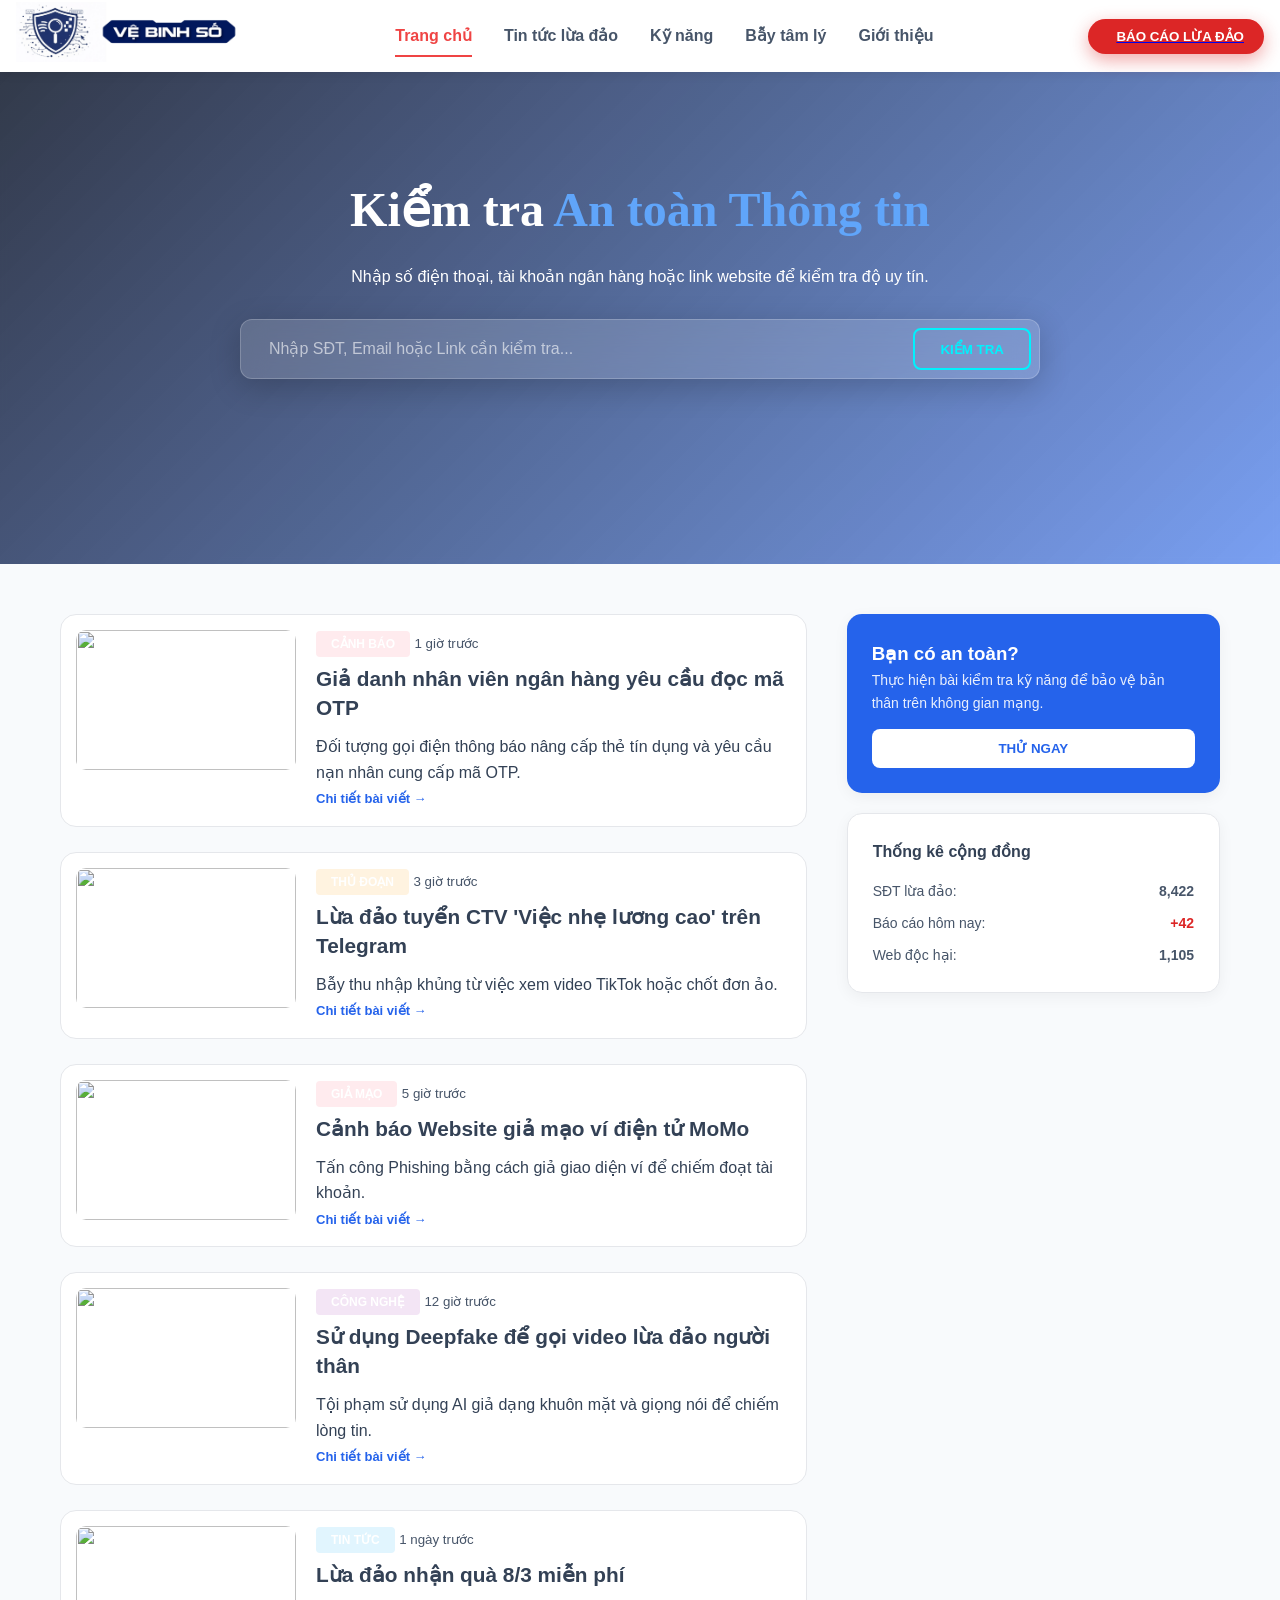
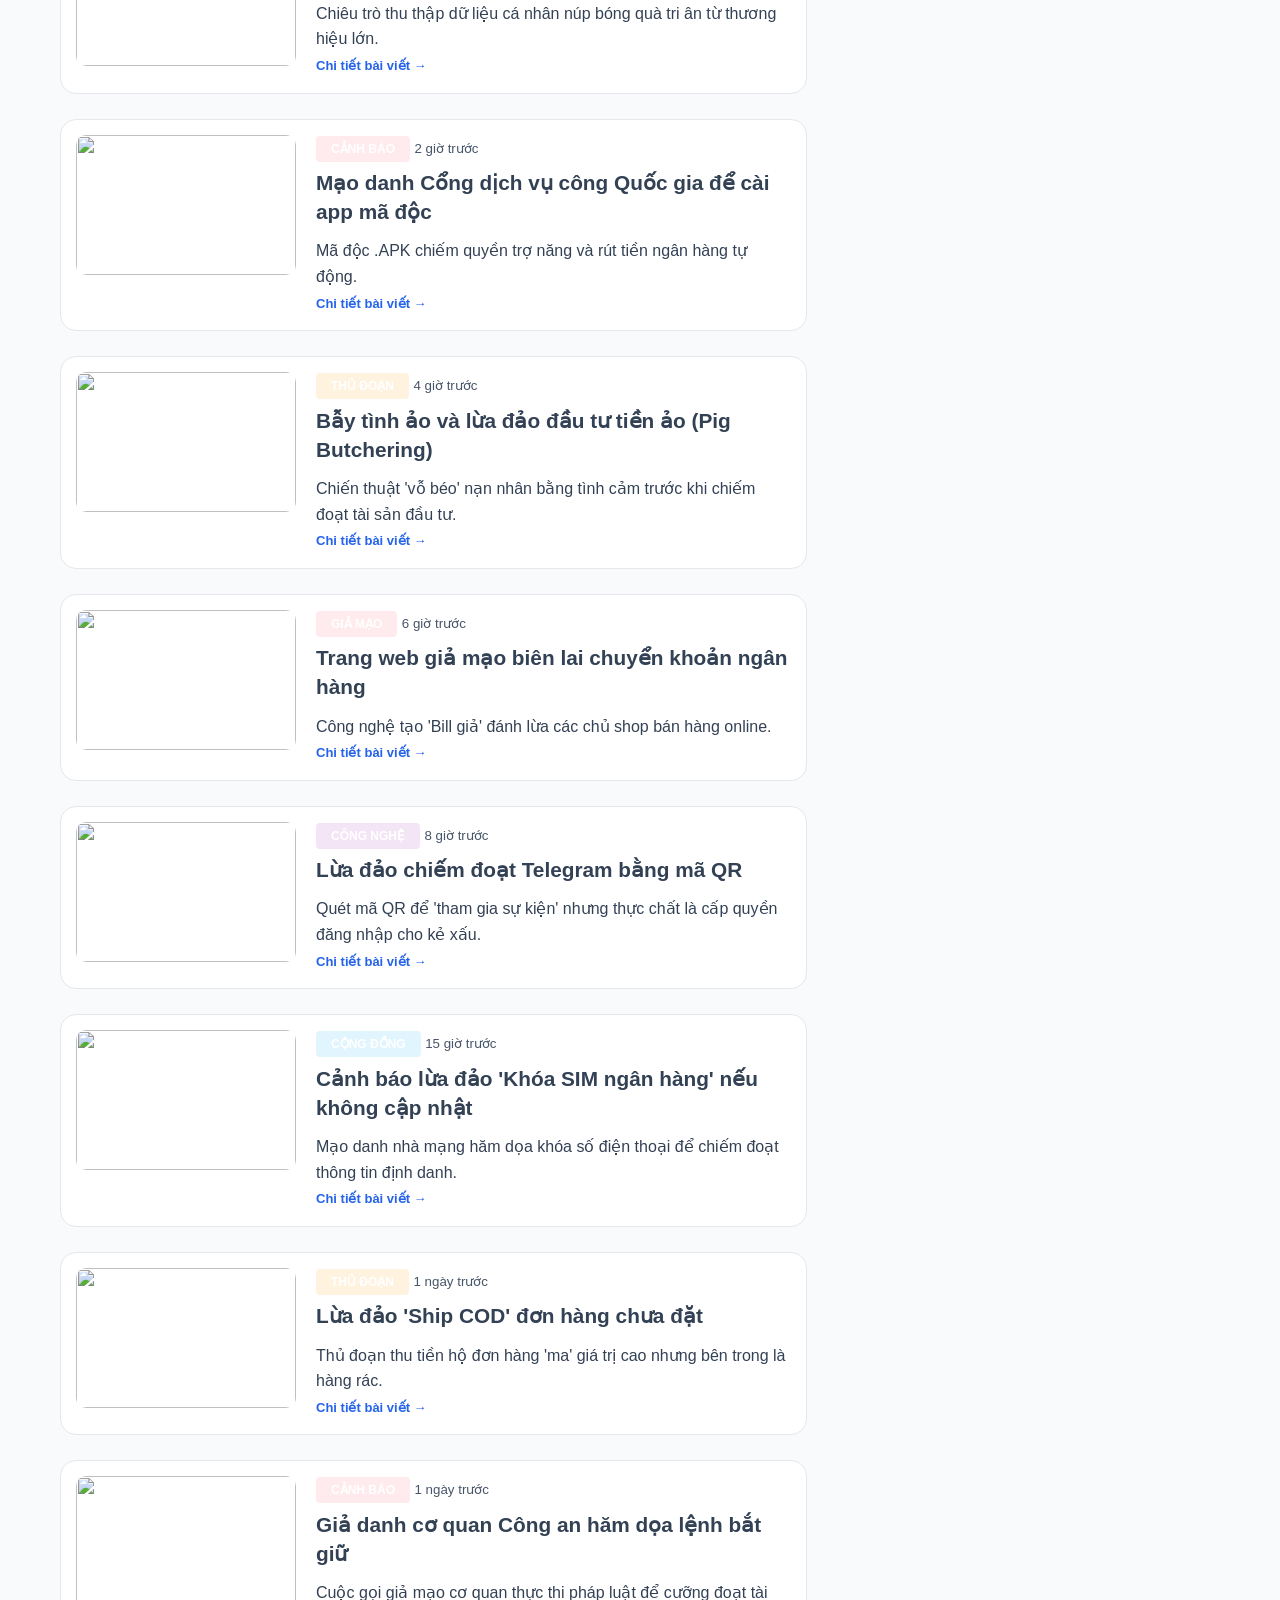
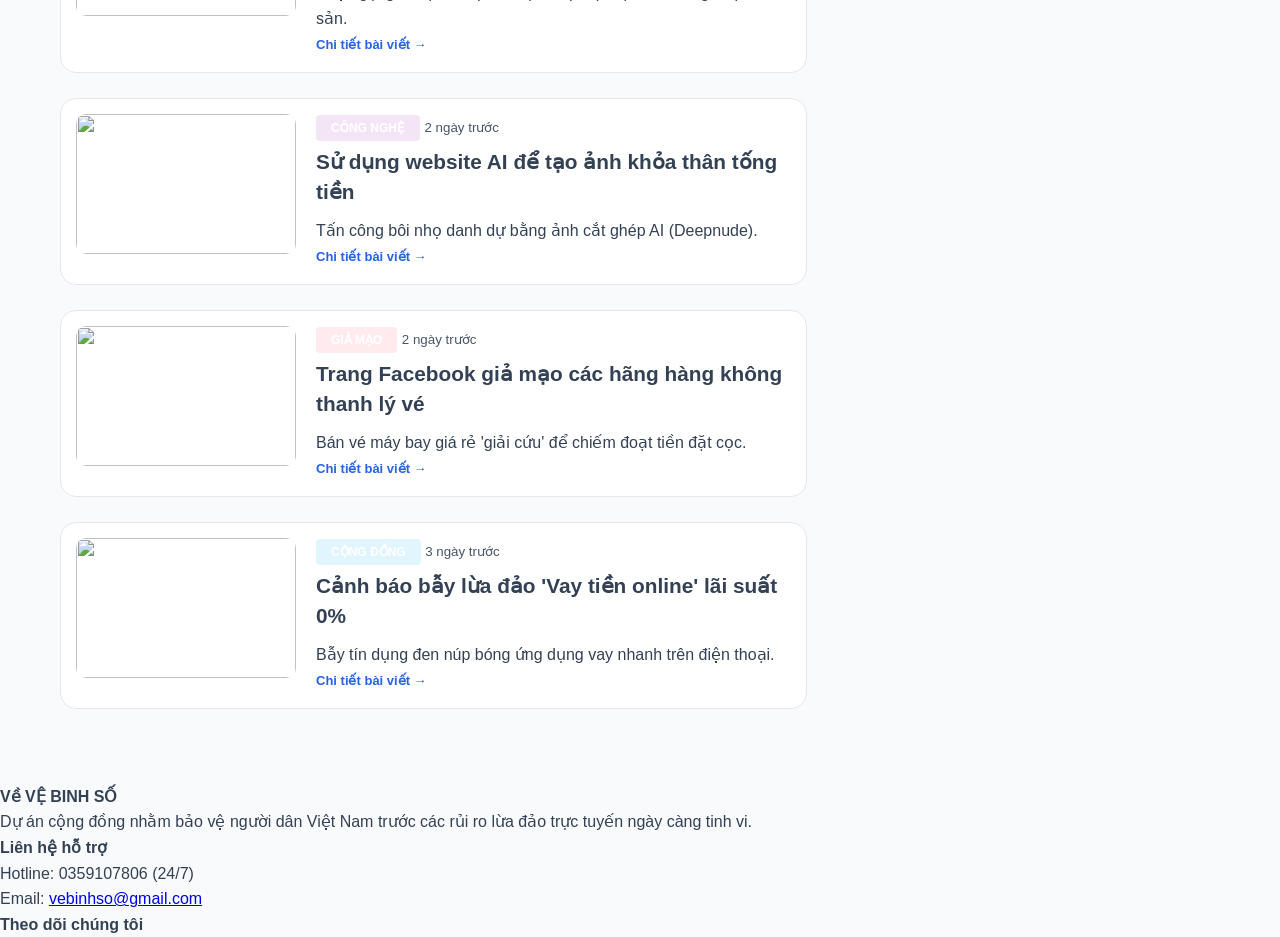
==== index.html @ 2ae0603d "fix searching successfully" ====
<!DOCTYPE html>
<html lang="en">

<head>
          <meta charset="UTF-8">
          <meta name="viewport" content="width=device-width, initial-scale=1.0">
          <title>Vệ Binh Số</title>
          <meta name="description"
                    content="Vệ Binh Số là nền tảng tuyên truyền, cảnh báo và phòng chống lừa đảo trên không gian mạng, giúp người dùng nhận diện và tránh các thủ đoạn lừa đảo trực tuyến.">

          <link rel="icon" href="/assets/icons/logo_header.ico">
          <link rel="stylesheet" href="/css/main.css">
</head>

<body>
          <div id="header" ></div>

          <section class="hero">
                    <div class="container">
                              <h1 style="font-family: 'Times New Roman', Times, serif;">Kiểm tra <span>An toàn Thông tin</span></h1>
                              <p>Nhập số điện thoại, tài khoản ngân hàng hoặc link website để kiểm tra độ uy tín.</p>
                              <div class="search-container">
                                        <div class="search-box-header">
                                                  <input type="text" id="checkInput"
                                                            placeholder="Nhập SĐT, Email hoặc Link cần kiểm tra...">
                                                  <button onclick="handleCheck()">KIỂM TRA</button>
                                        </div>
                                        <div id="resultArea" class="result-wrapper"></div>
                              </div>
                    </div>
          </section>

          <main class="container main-grid">
                    <section id="newsFeed">
                              <div class="section-title">Tin cảnh báo mới nhất</div>
                    </section>

                    <aside>
                              <div class="sidebar-card cta-card">
                                        <h3>Bạn có an toàn?</h3>
                                        <p style="font-size: 14px; opacity: 0.9;">Thực hiện bài kiểm tra kỹ
                                                  năng để bảo vệ bản thân trên không
                                                  gian mạng.</p>
                                        <button class="btn-white">THỬ NGAY</button>
                              </div>
                              <div class="sidebar-card">
                                        <h4 style="margin-bottom: 15px;"><i class="fas fa-chart-line"></i>
                                                  Thống kê cộng đồng</h4>
                                        <div style="display: flex; flex-direction: column; gap: 10px;">
                                                  <p
                                                            style="font-size: 14px; color: var(--text-muted); display: flex; justify-content: space-between;">
                                                            SĐT lừa đảo: <strong>8,422</strong>
                                                  </p>
                                                  <p
                                                            style="font-size: 14px; color: var(--text-muted); display: flex; justify-content: space-between;">
                                                            Báo cáo hôm nay: <strong
                                                                      style="color:var(--color-danger)">+42</strong>
                                                  </p>
                                                  <p
                                                            style="font-size: 14px; color: var(--text-muted); display: flex; justify-content: space-between;">
                                                            Web độc hại: <strong>1,105</strong>
                                                  </p>
                                        </div>
                              </div>
                    </aside>
          </main>
          <div id="footer"></div>
</body>

<script src="/js/layout.js"></script>
<script src="/js/search.js"></script>
<script src="/js/news.js"></script>

</html>
---- css/main.css ----
/* ===============================
   BASE (nền tảng – load đầu tiên)
   =============================== */
@import url("./base/reset.css");
@import url("./base/font.css");
@import url("./base/variables.css");

/* ===============================
   LAYOUT (bố cục chính)
   =============================== */
@import url("./layout/trang-chu.css");
@import url("./layout/header.css");
@import url("./layout/grid.css");
@import url("./layout/footer.css");
@import url("./layout/gioi-thieu.css");
@import url("./layout/report.css");
@import url("./layout/tin-tuc.css");
@import url("./layout/ky-nang.css");
/* Hạ sách */
          #header {
                    position: sticky;
                    top: 0;
                    z-index: 999;
          }

          /* css/main.css - Thêm vào cuối file */
.alert-danger {
    background: #fef2f2;
    border: 1px solid #fee2e2;
    color: #991b1b;
}

.alert-info {
    background: #eff6ff;
    border: 1px solid #dbeafe;
    color: #1e40af;
}

.article-body p {
    text-align: justify;
}

.tag {
    padding: 6px 15px;
    border-radius: 4px;
    color: #fff;
    font-size: 12px;
    font-weight: bold;
    text-transform: uppercase;
}

#footer {
    position: relative;
    bottom: 0;
    width: 100%;
    
}
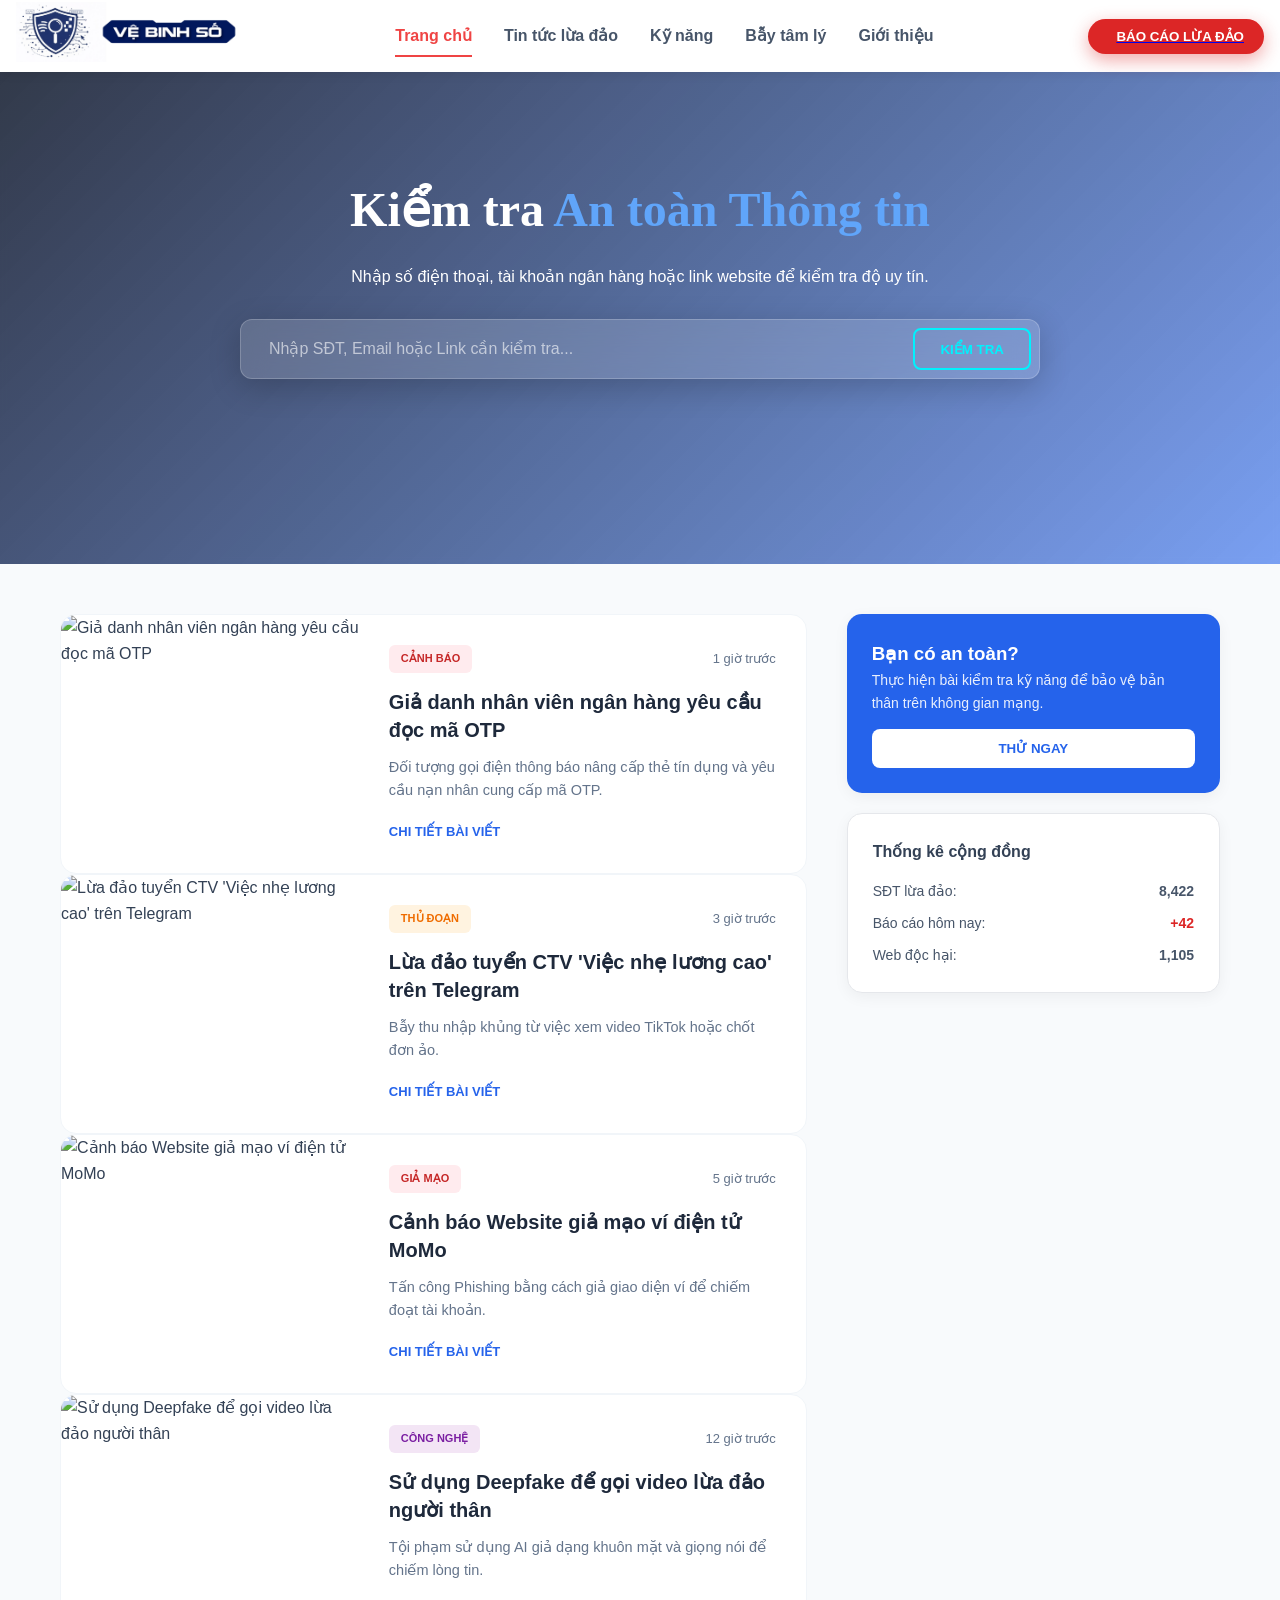
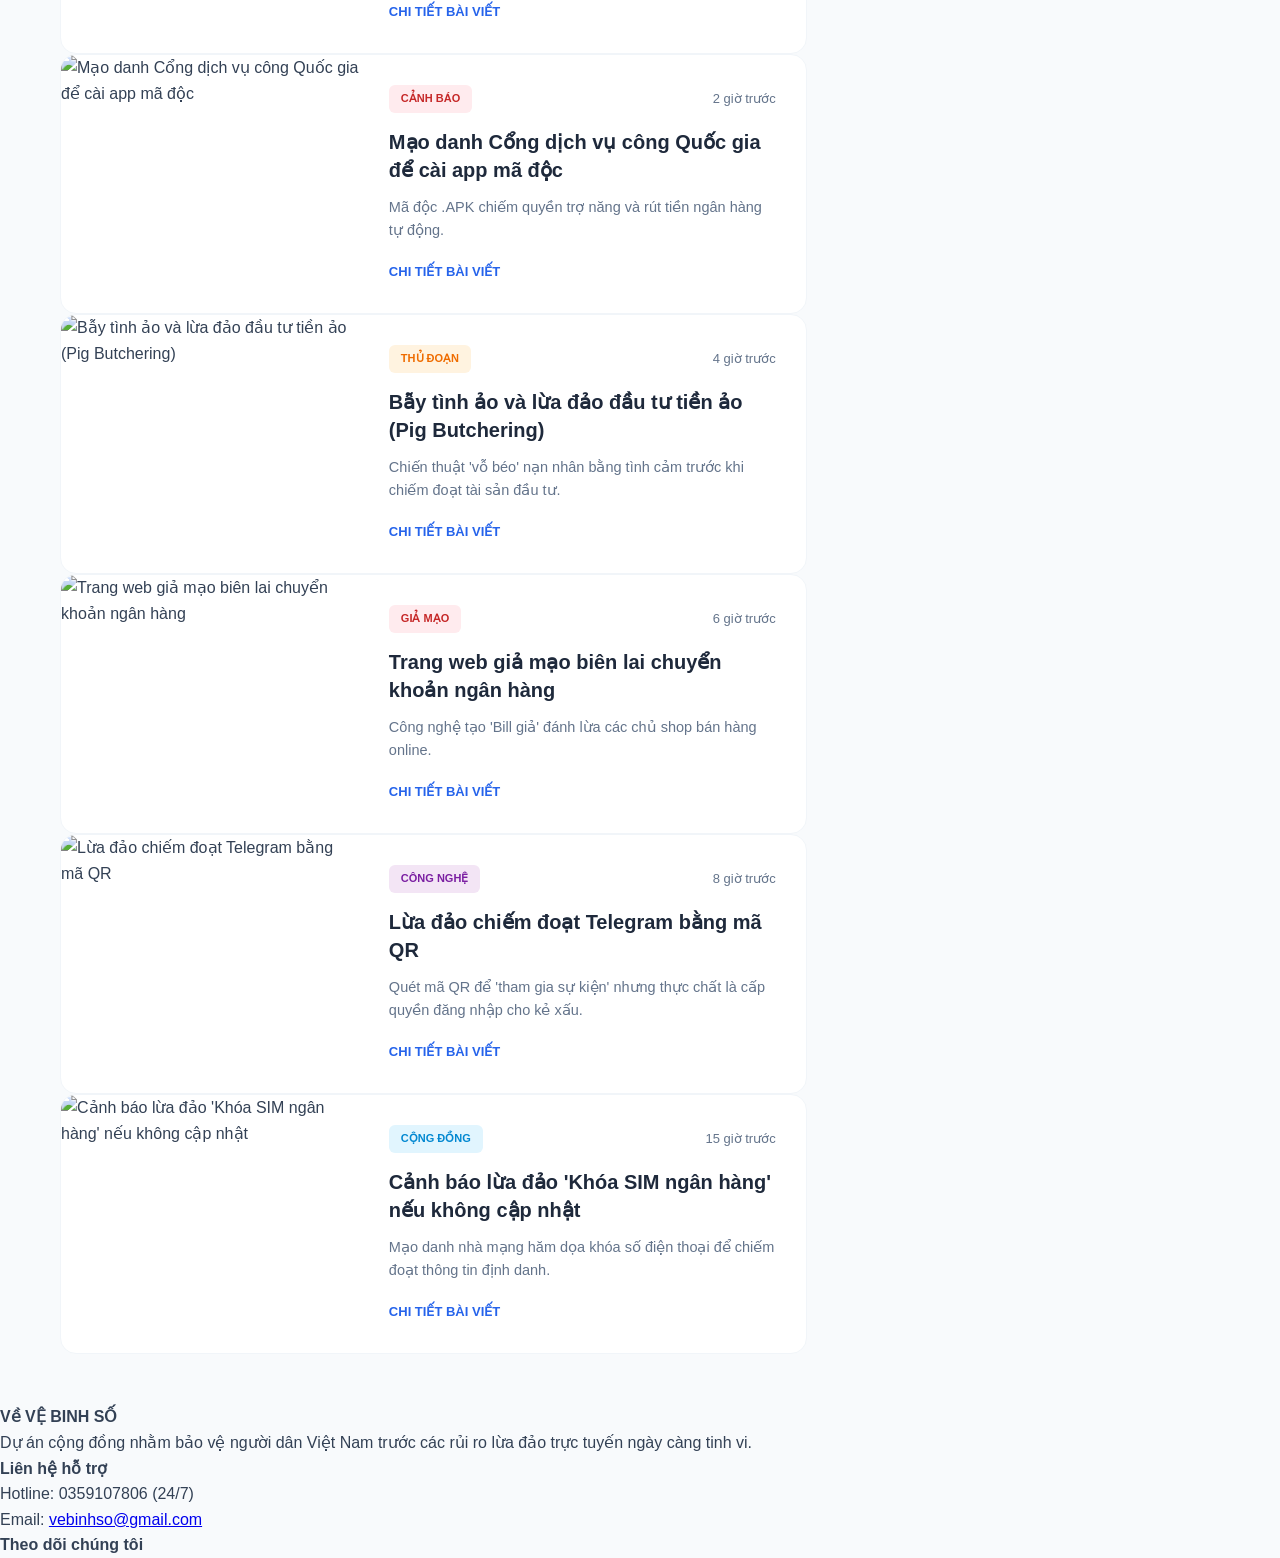
==== commit fe8fbfa3: "update" ====
--- a/index.html
+++ b/index.html
@@ -7,17 +7,35 @@
           <title>Vệ Binh Số</title>
           <meta name="description"
                     content="Vệ Binh Số là nền tảng tuyên truyền, cảnh báo và phòng chống lừa đảo trên không gian mạng, giúp người dùng nhận diện và tránh các thủ đoạn lừa đảo trực tuyến.">
+          <meta property="og:title" content="Vệ Binh Số">
+          <meta property="og:description"
+                    content="Vệ Binh Số là nền tảng tuyên truyền, cảnh báo và phòng chống lừa đảo trên không gian mạng, giúp người dùng nhận diện và tránh các thủ đoạn lừa đảo trực tuyến.">
+          <meta property="og:image" content="https://vebinhso.io.vn/assets/images/logo/logo_web.png">
+          <meta property="og:url" content="https://vebinhso.io.vn">
+          <meta property="og:type" content="website">
 
-          <link rel="icon" href="/assets/icons/logo_header.ico">
-          <link rel="stylesheet" href="/css/main.css">
+
+          <!-- Google tag (gtag.js) -->
+          <script async src="https://www.googletagmanager.com/gtag/js?id=G-GE1SRGFML4"></script>
+          <script>
+                    window.dataLayer = window.dataLayer || [];
+                    function gtag() { dataLayer.push(arguments); }
+                    gtag('js', new Date());
+
+                    gtag('config', 'G-GE1SRGFML4');
+          </script>
+
+          <link rel="icon" href="./assets/icons/logo_header.ico">
+          <link rel="stylesheet" href="./css/main.css">
 </head>
 
 <body>
-          <div id="header" ></div>
+          <div id="header"></div>
 
           <section class="hero">
                     <div class="container">
-                              <h1 style="font-family: 'Times New Roman', Times, serif;">Kiểm tra <span>An toàn Thông tin</span></h1>
+                              <h1 style="font-family: 'Times New Roman', Times, serif;">Kiểm tra <span>An toàn Thông
+                                                  tin</span></h1>
                               <p>Nhập số điện thoại, tài khoản ngân hàng hoặc link website để kiểm tra độ uy tín.</p>
                               <div class="search-container">
                                         <div class="search-box-header">
@@ -67,8 +85,8 @@
           <div id="footer"></div>
 </body>
 
-<script src="/js/layout.js"></script>
-<script src="/js/search.js"></script>
-<script src="/js/news.js"></script>
+<script src="./js/layout.js"></script>
+<script src="./js/search.js"></script>
+<script src="./js/news.js"></script>
 
 </html>
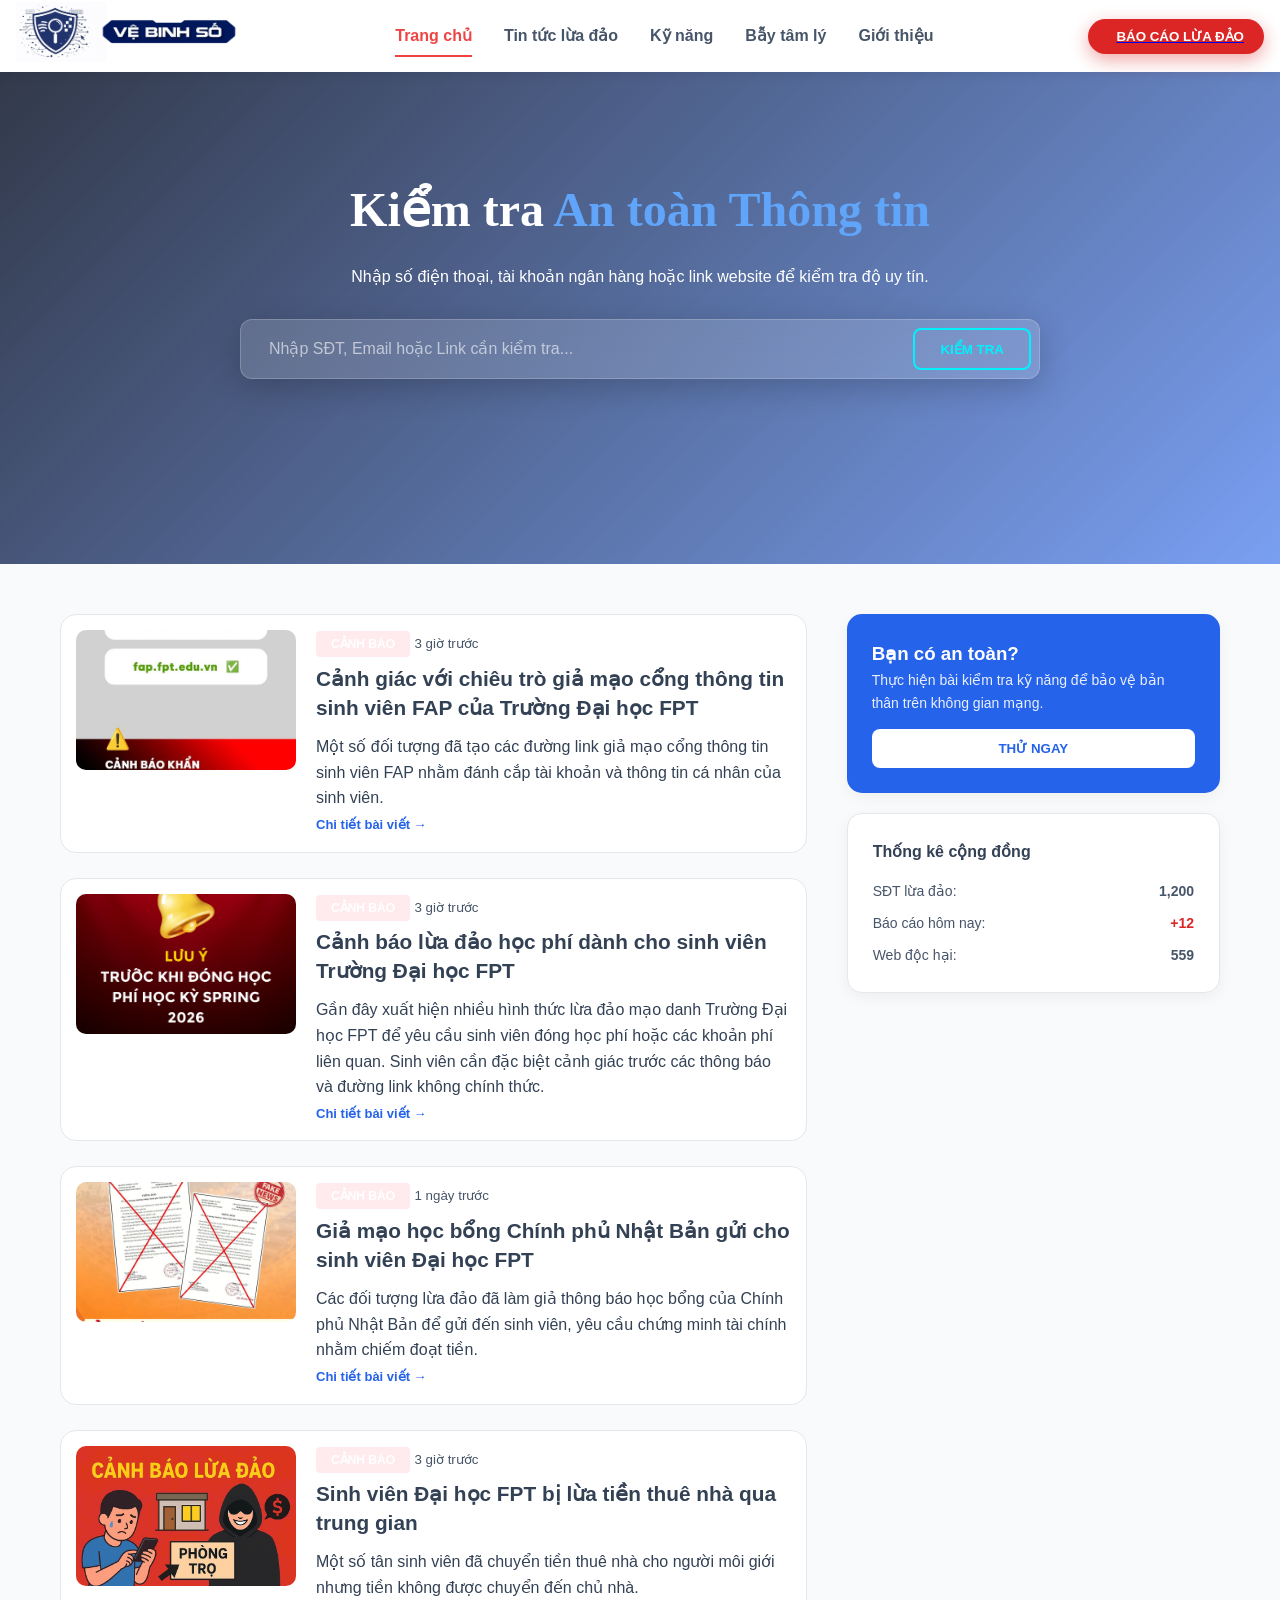
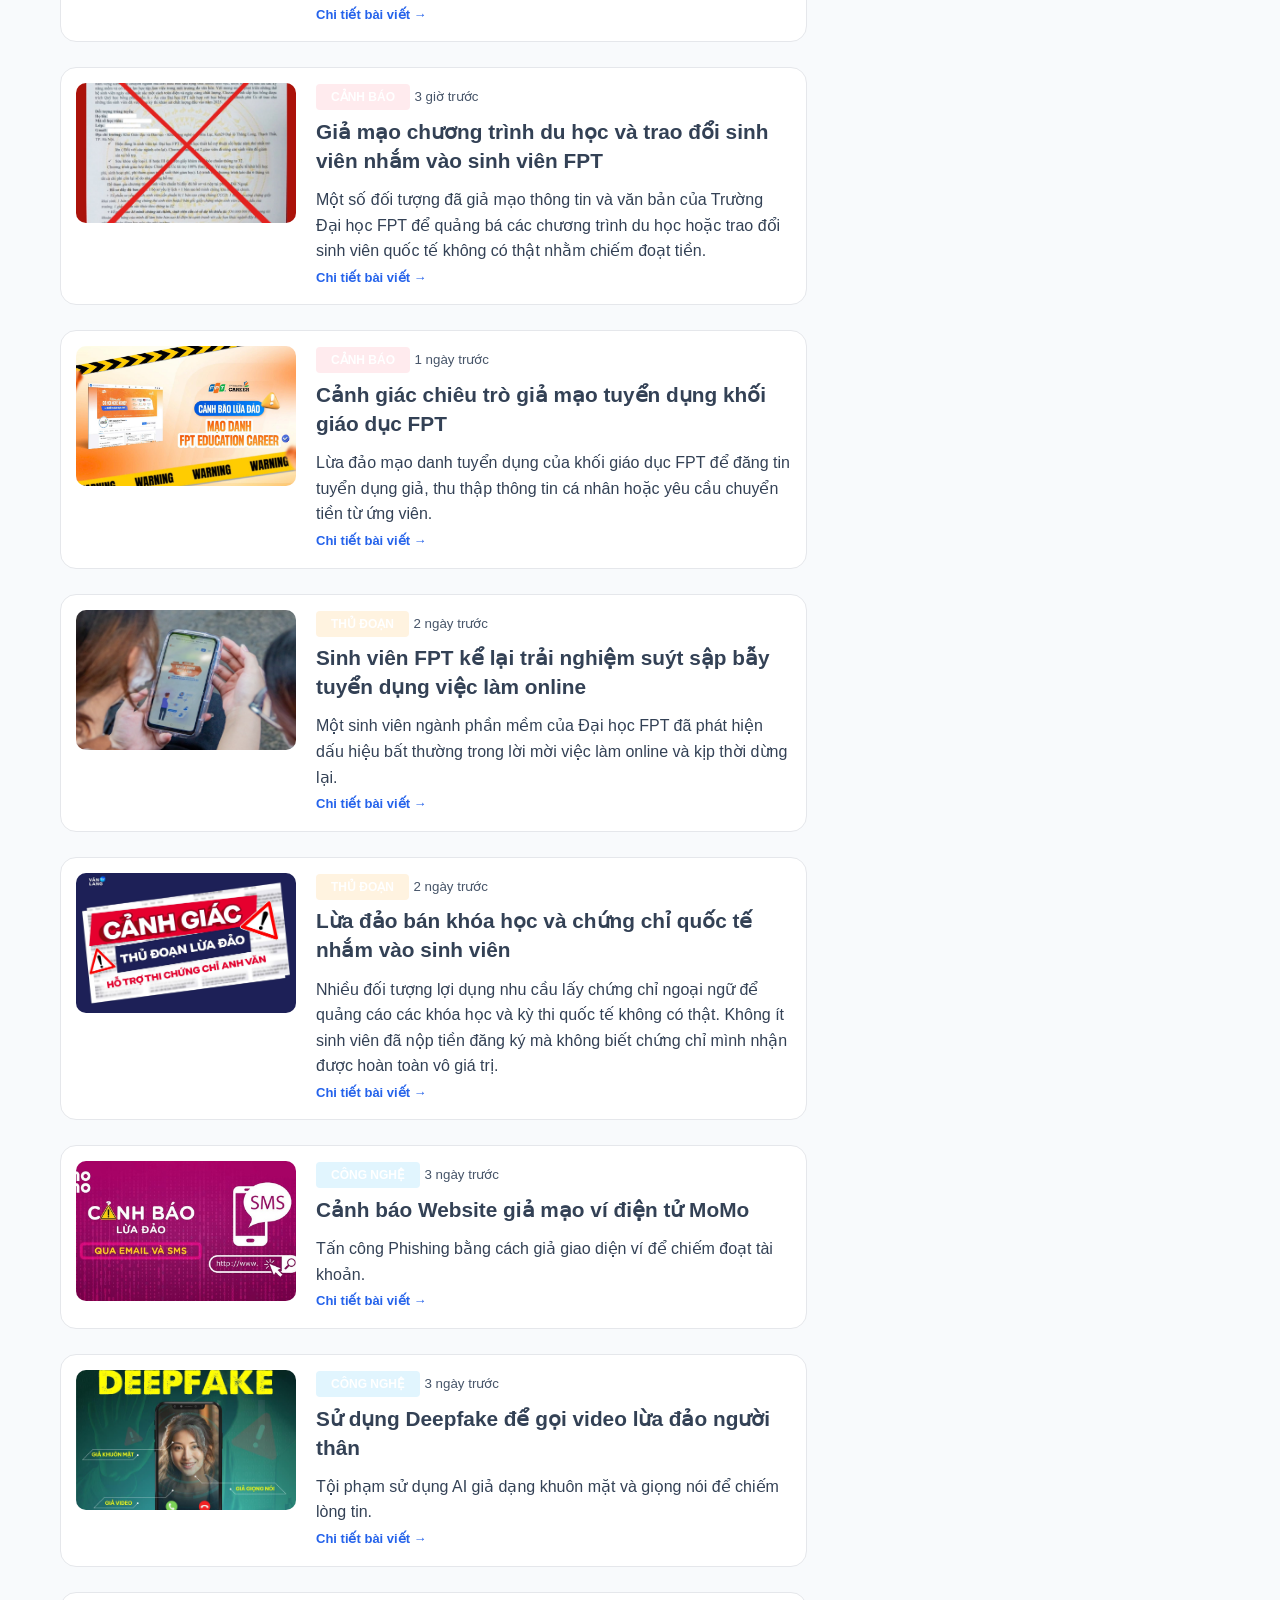
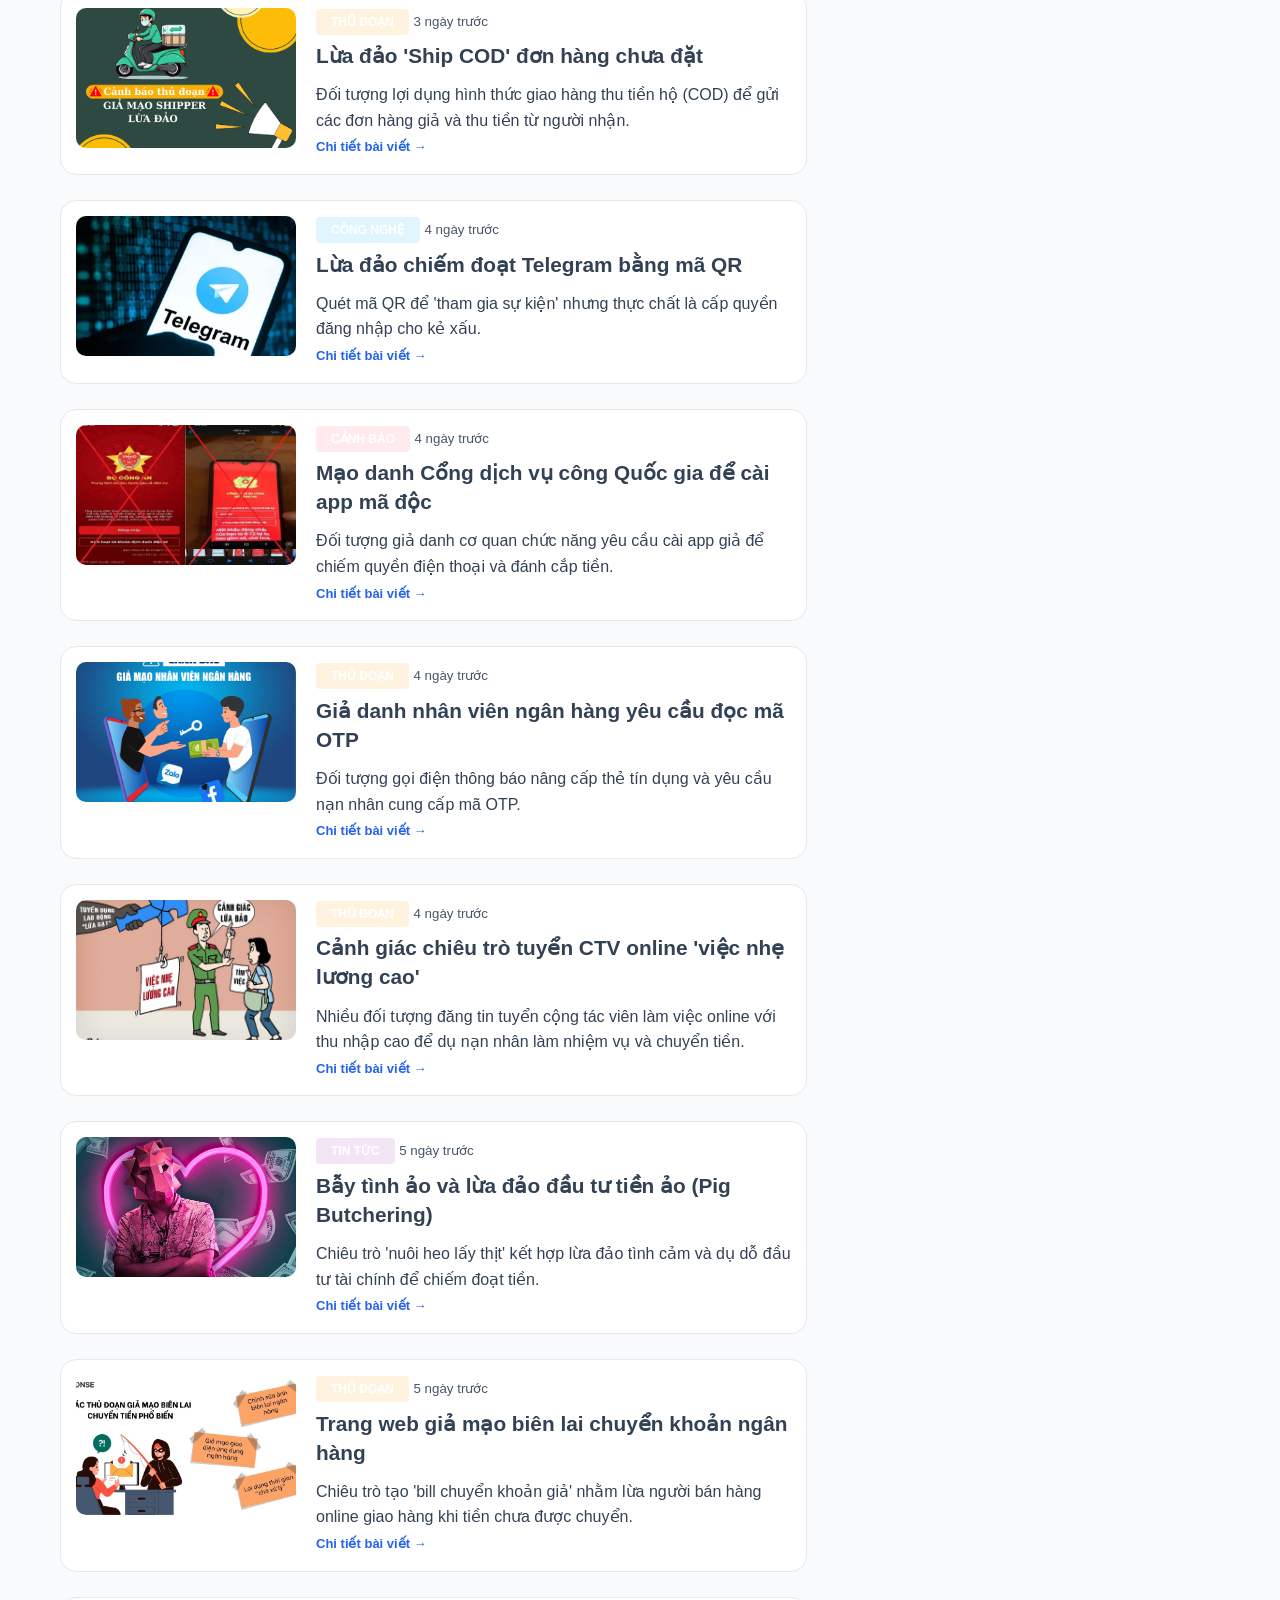
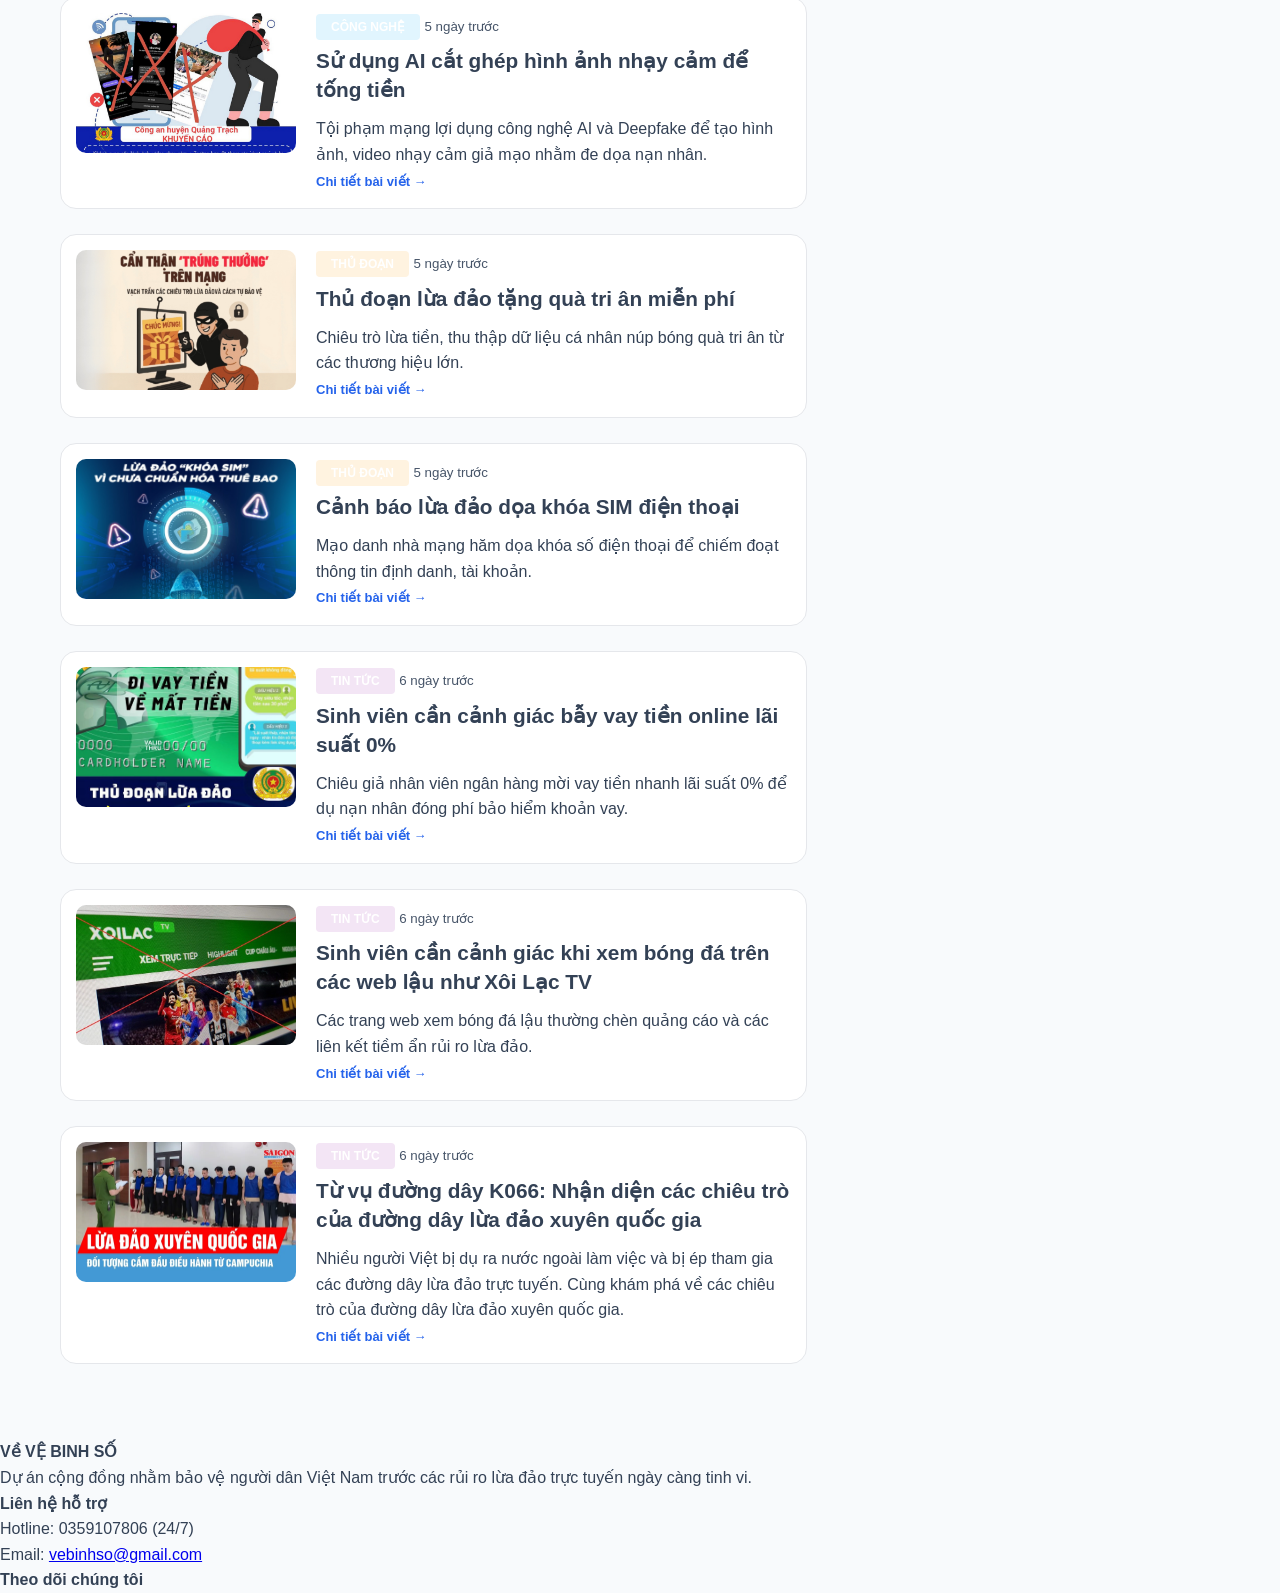
==== commit 325847d4: "update data from index" ====
--- a/index.html
+++ b/index.html
@@ -67,16 +67,16 @@
                                         <div style="display: flex; flex-direction: column; gap: 10px;">
                                                   <p
                                                             style="font-size: 14px; color: var(--text-muted); display: flex; justify-content: space-between;">
-                                                            SĐT lừa đảo: <strong>8,422</strong>
+                                                            SĐT lừa đảo: <strong>1,200</strong>
                                                   </p>
                                                   <p
                                                             style="font-size: 14px; color: var(--text-muted); display: flex; justify-content: space-between;">
                                                             Báo cáo hôm nay: <strong
-                                                                      style="color:var(--color-danger)">+42</strong>
+                                                                      style="color:var(--color-danger)">+12</strong>
                                                   </p>
                                                   <p
                                                             style="font-size: 14px; color: var(--text-muted); display: flex; justify-content: space-between;">
-                                                            Web độc hại: <strong>1,105</strong>
+                                                            Web độc hại: <strong>559</strong>
                                                   </p>
                                         </div>
                               </div>
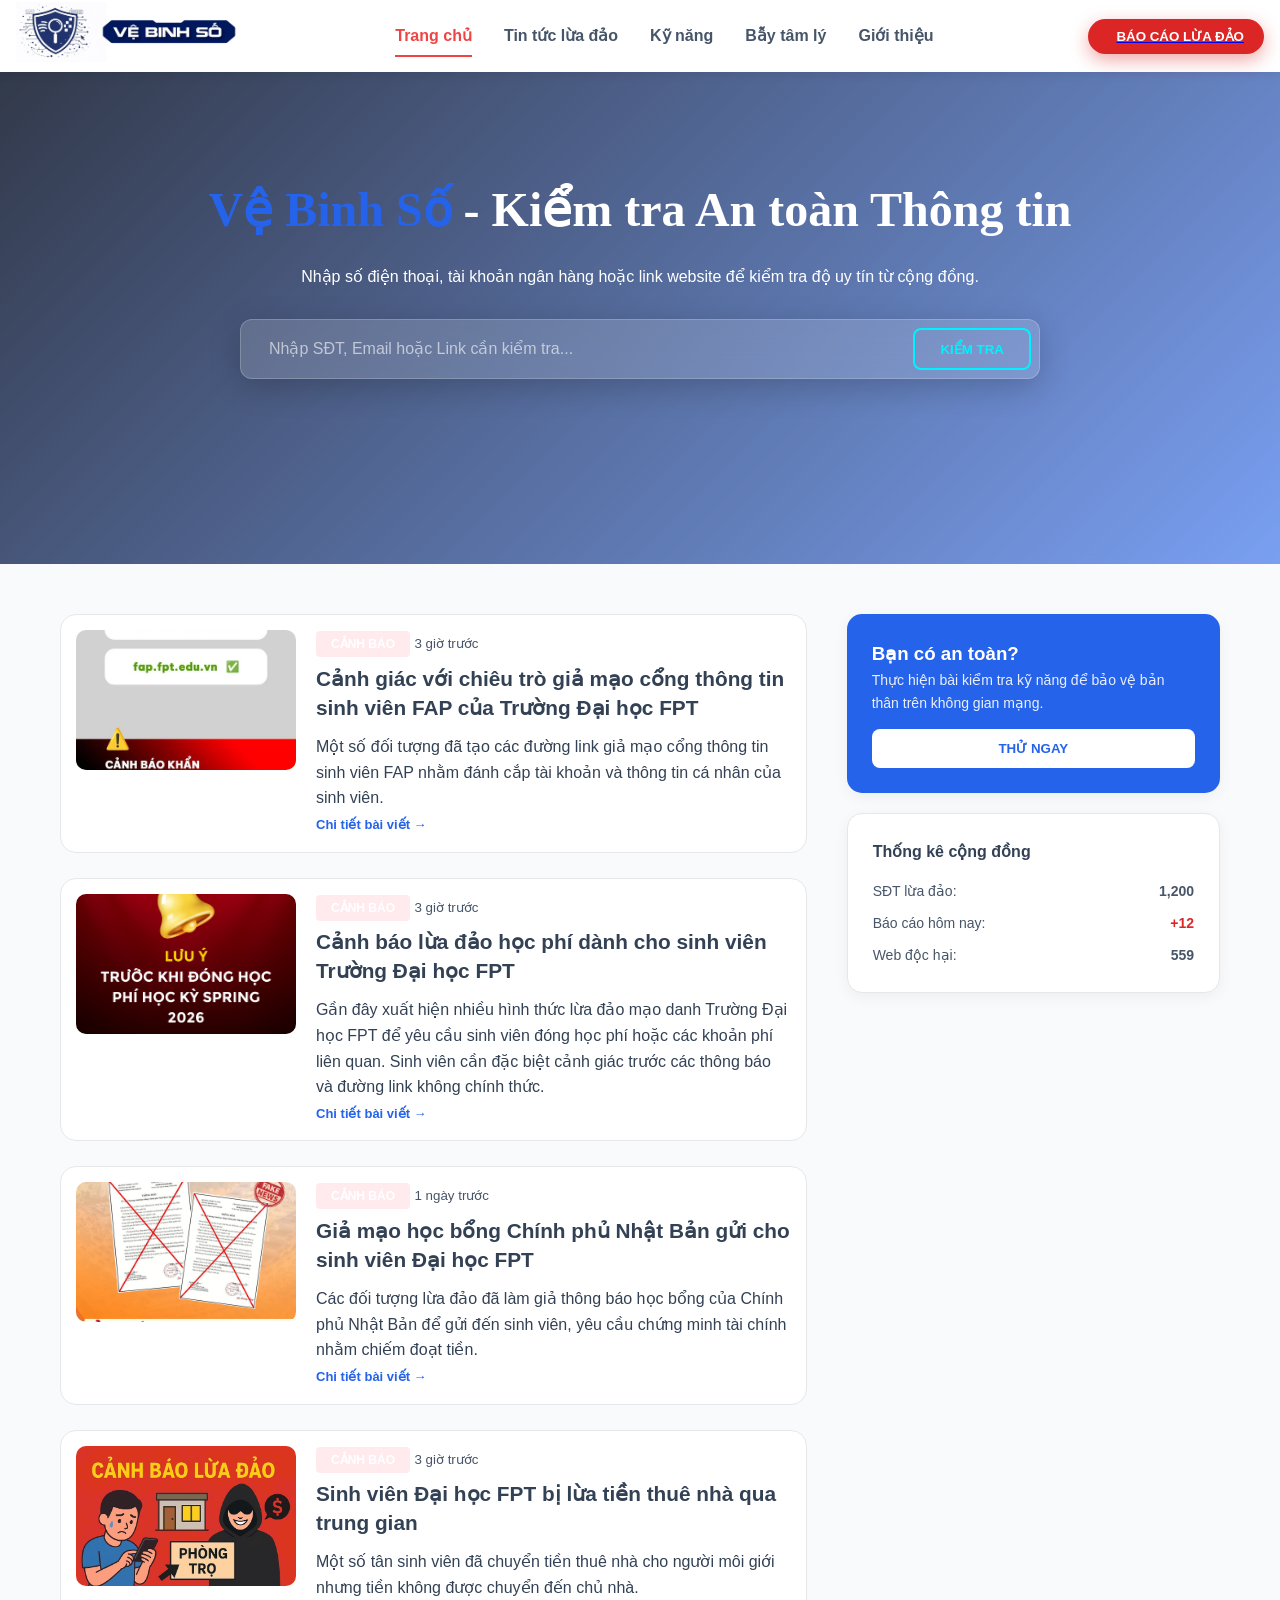
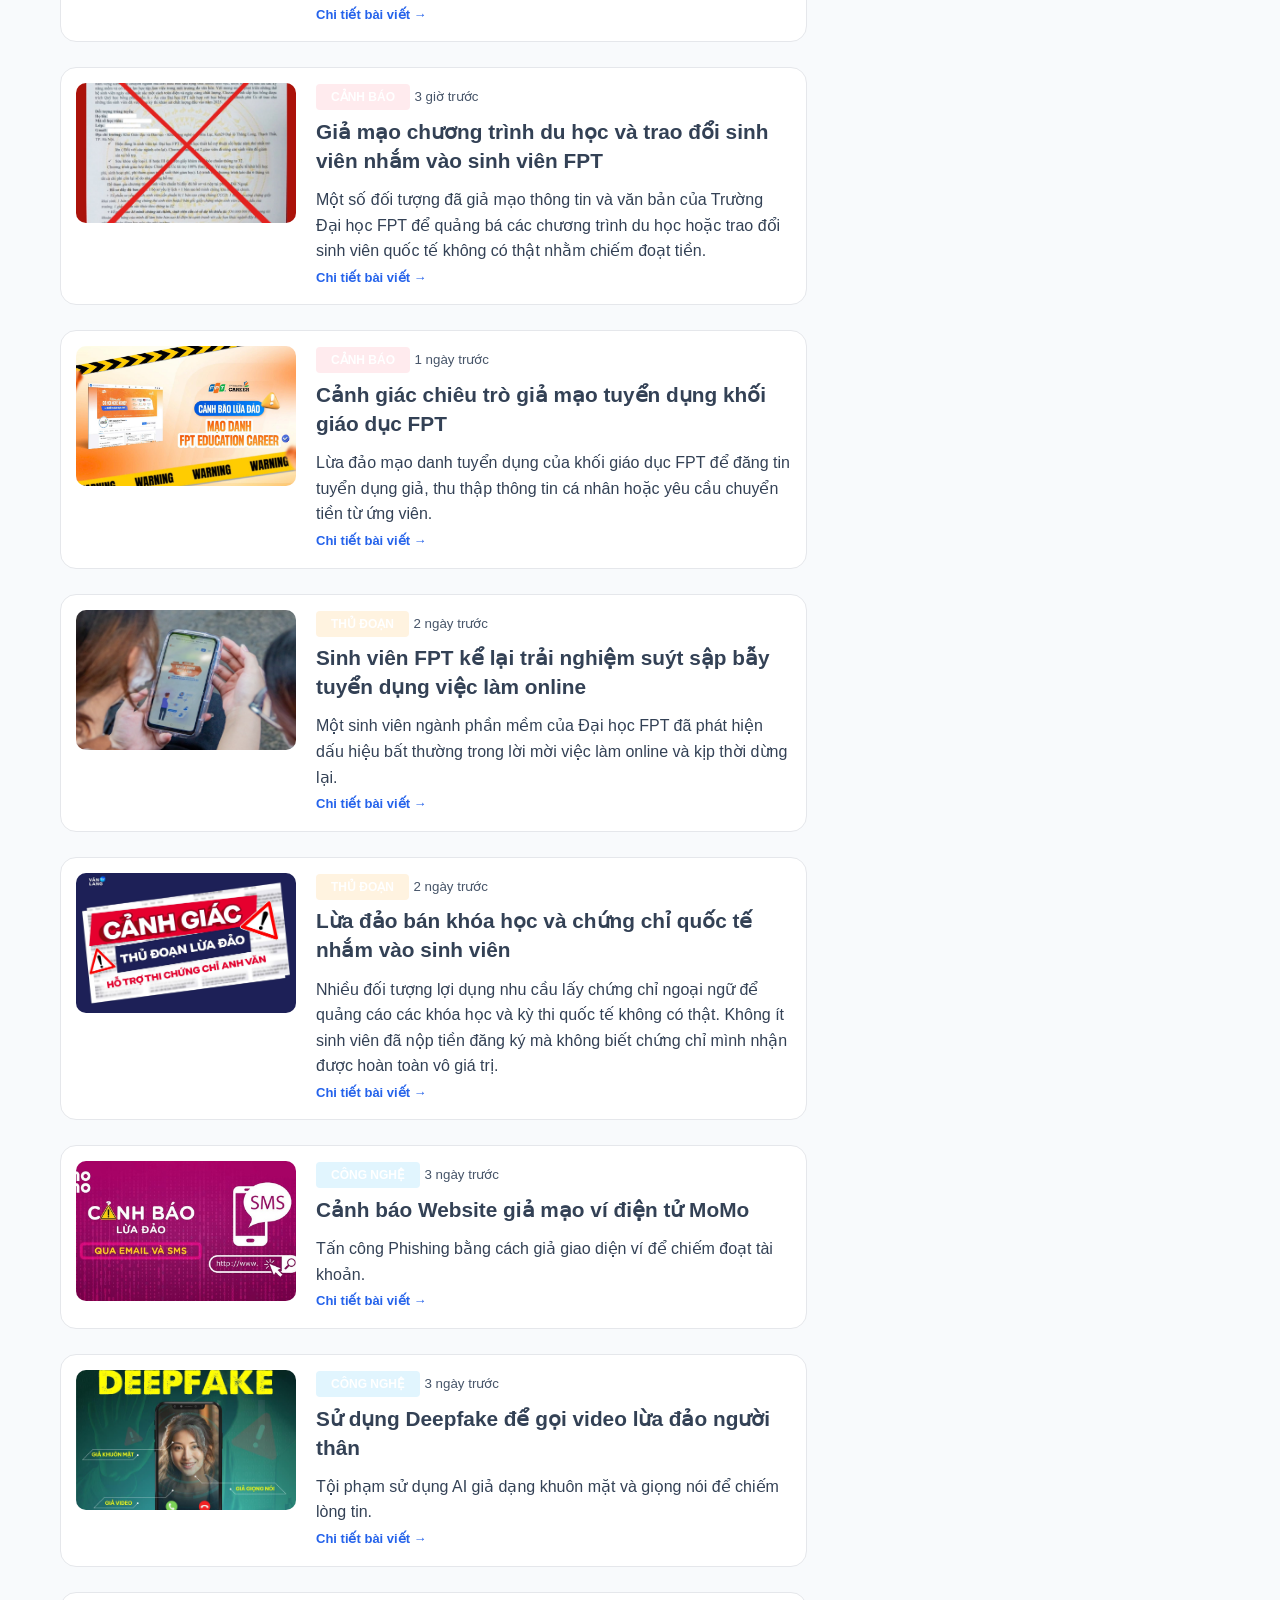
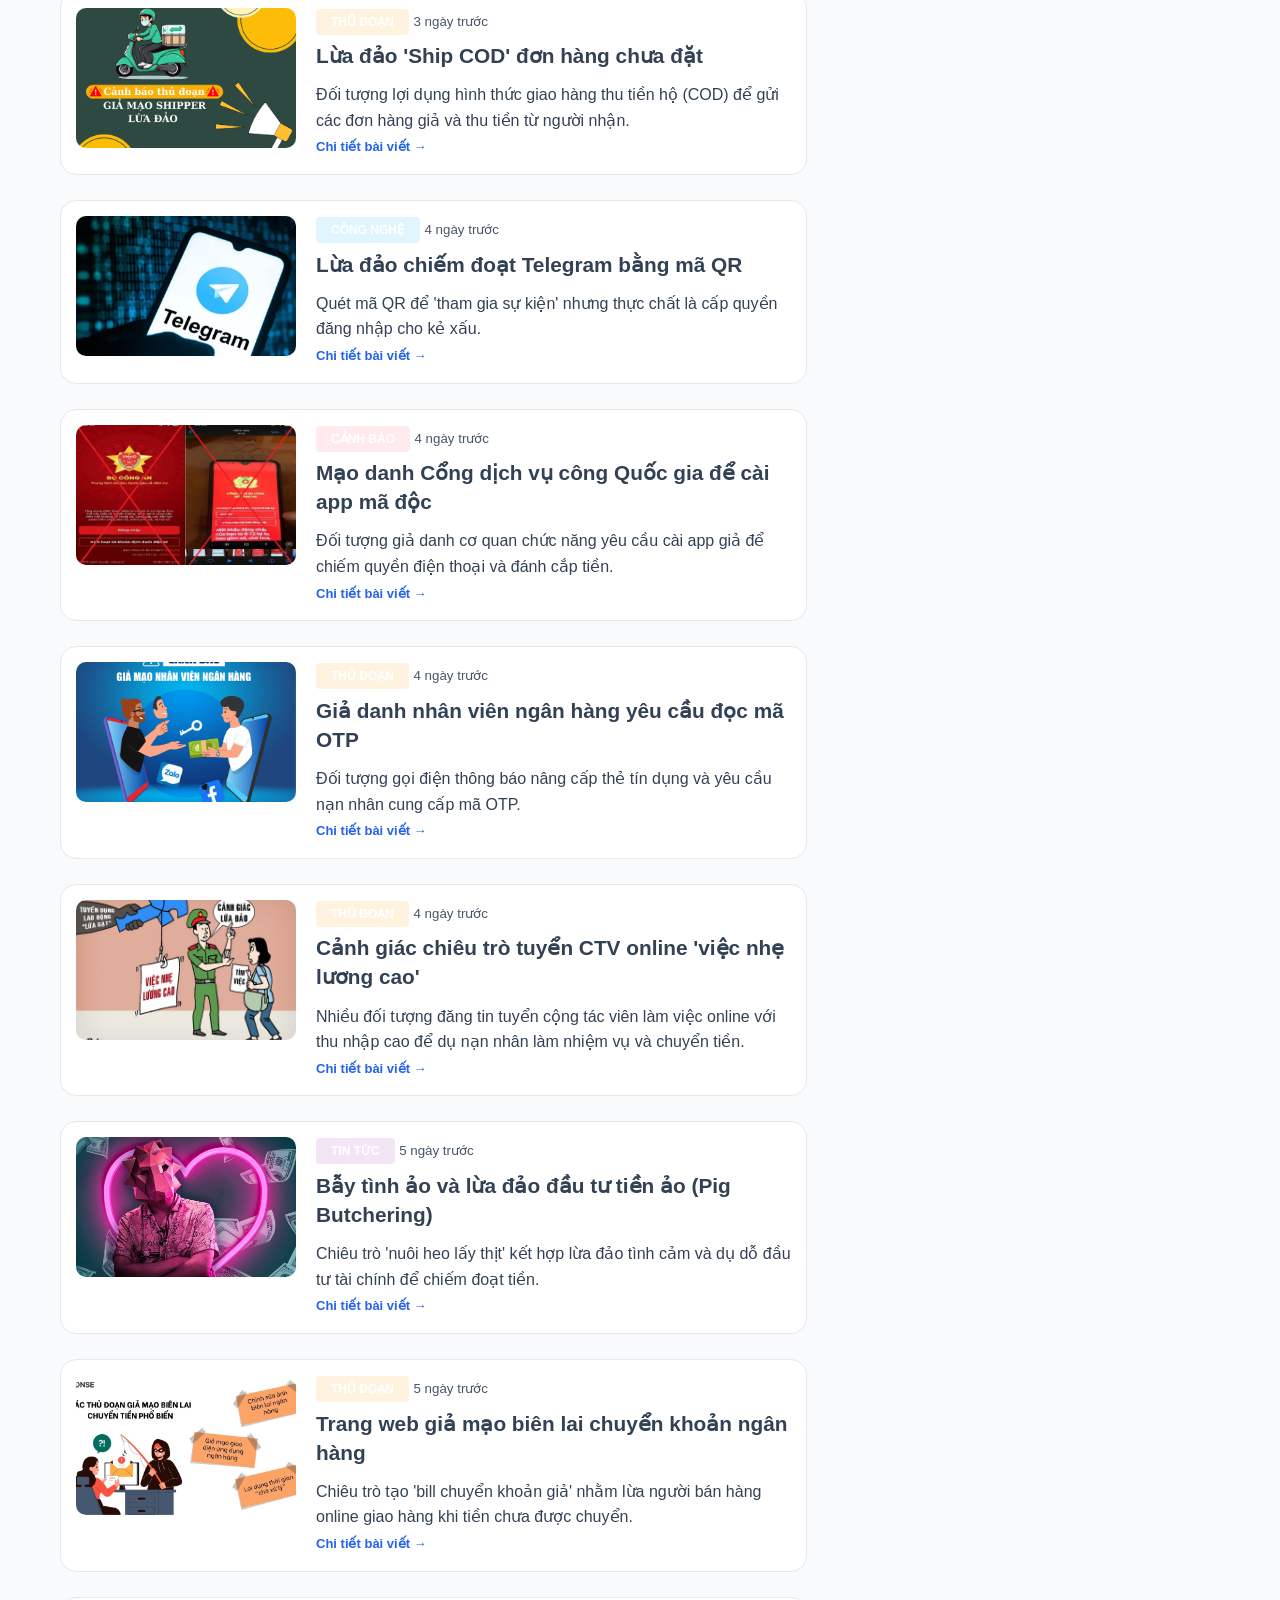
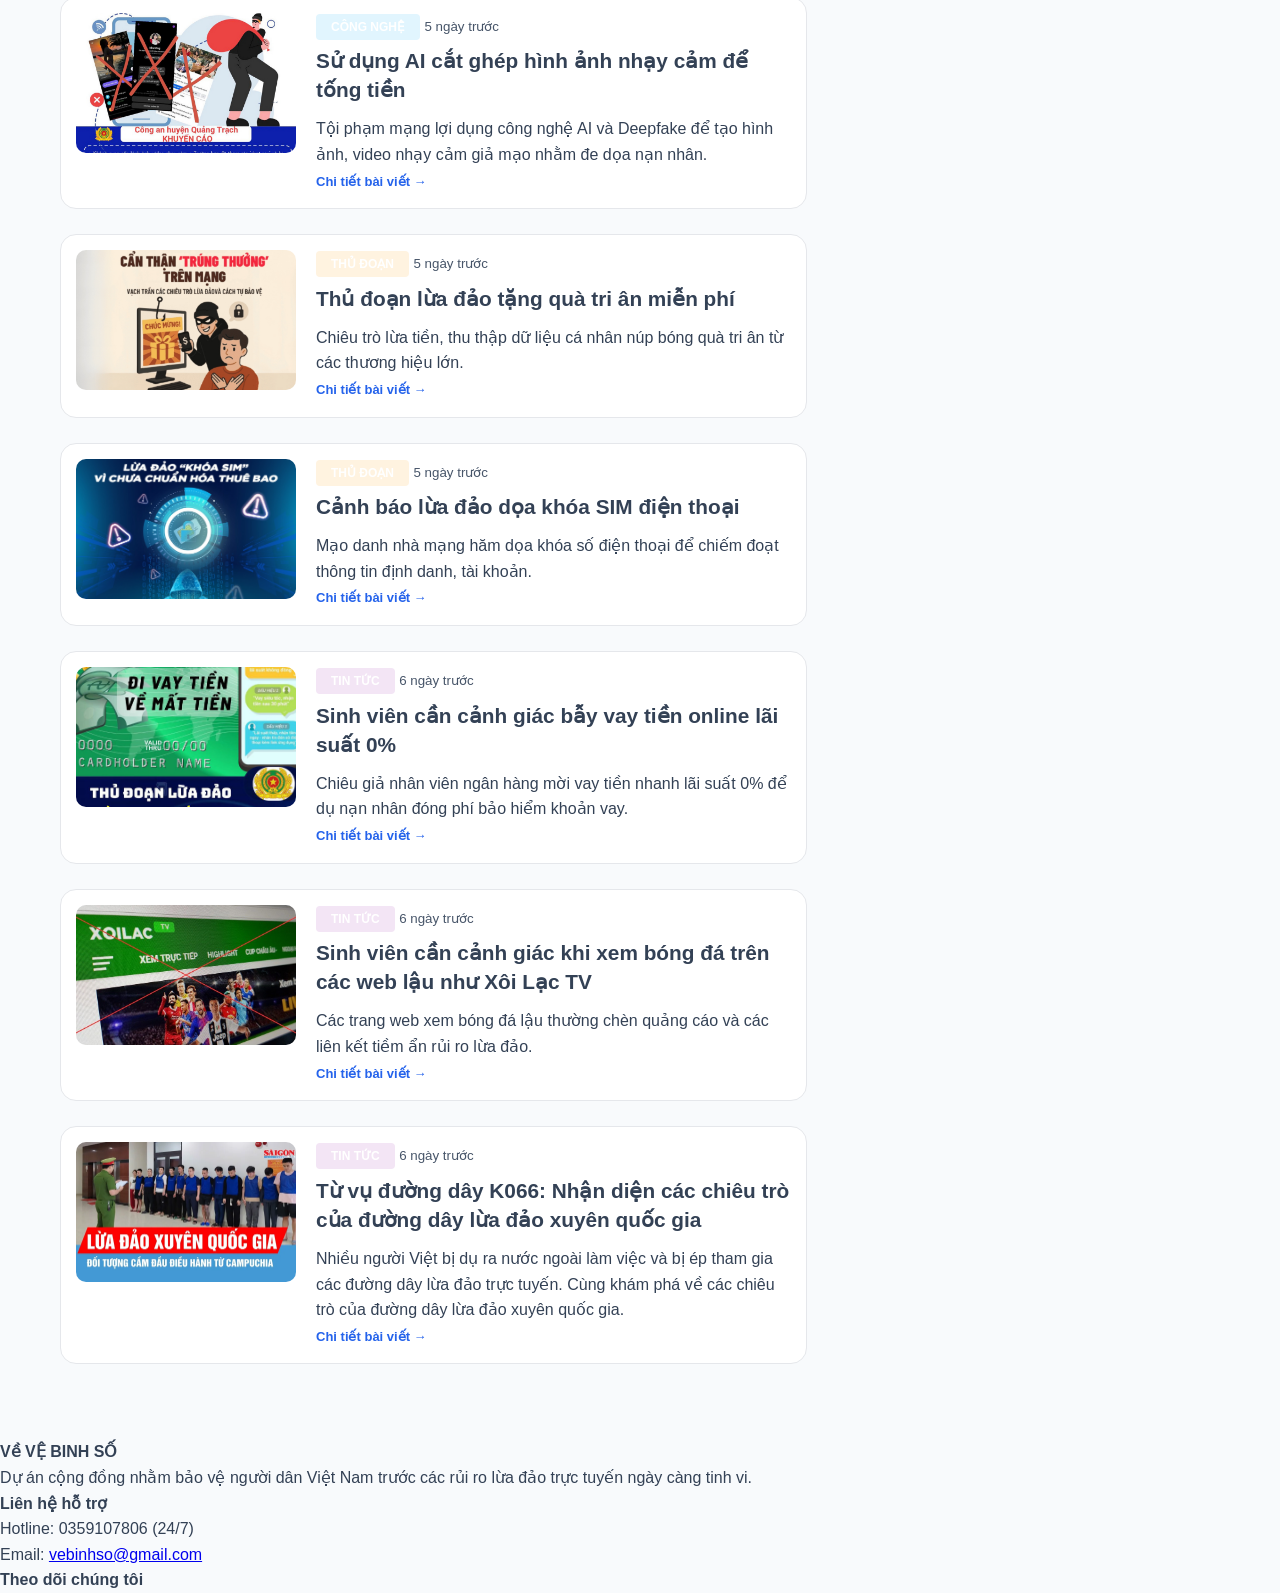
==== commit 99764e36: "update src" ====
--- a/index.html
+++ b/index.html
@@ -1,92 +1,105 @@
 <!DOCTYPE html>
-<html lang="en">
+<html lang="vi">
 
 <head>
-          <meta charset="UTF-8">
-          <meta name="viewport" content="width=device-width, initial-scale=1.0">
-          <title>Vệ Binh Số</title>
-          <meta name="description"
-                    content="Vệ Binh Số là nền tảng tuyên truyền, cảnh báo và phòng chống lừa đảo trên không gian mạng, giúp người dùng nhận diện và tránh các thủ đoạn lừa đảo trực tuyến.">
-          <meta property="og:title" content="Vệ Binh Số">
-          <meta property="og:description"
-                    content="Vệ Binh Số là nền tảng tuyên truyền, cảnh báo và phòng chống lừa đảo trên không gian mạng, giúp người dùng nhận diện và tránh các thủ đoạn lừa đảo trực tuyến.">
-          <meta property="og:image" content="https://vebinhso.io.vn/assets/images/logo/logo_web.png">
-          <meta property="og:url" content="https://vebinhso.io.vn">
-          <meta property="og:type" content="website">
+    <meta charset="UTF-8">
+    <meta name="viewport" content="width=device-width, initial-scale=1.0">
+    
+    <title>Vệ Binh Số - Cảnh báo và Phòng chống lừa đảo trực tuyến</title>
+    <meta name="description" content="Vệ Binh Số là nền tảng tuyên truyền, cảnh báo và phòng tránh các thủ đoạn lừa đảo trên không gian mạng. Tra cứu số điện thoại, ngân hàng và website lừa đảo ngay.">
+    <meta name="keywords" content="Vệ Binh Số, phòng chống lừa đảo, an toàn thông tin, lừa đảo trực tuyến, cảnh báo lừa đảo">
+    <link rel="canonical" href="https://vebinhso.io.vn/" />
 
+    <meta property="og:title" content="Vệ Binh Số - Digital Guardian">
+    <meta property="og:description" content="Nền tảng giúp sinh viên và cộng đồng nhận diện các thủ đoạn lừa đảo trực tuyến. Bảo vệ bản thân trên không gian mạng.">
+    <meta property="og:image" content="https://vebinhso.io.vn/assets/images/logo/logo_web.png">
+    <meta property="og:url" content="https://vebinhso.io.vn">
+    <meta property="og:type" content="website">
+    <meta property="og:locale" content="vi_VN">
 
-          <!-- Google tag (gtag.js) -->
-          <script async src="https://www.googletagmanager.com/gtag/js?id=G-GE1SRGFML4"></script>
-          <script>
-                    window.dataLayer = window.dataLayer || [];
-                    function gtag() { dataLayer.push(arguments); }
-                    gtag('js', new Date());
+    <script type="application/ld+json">
+    {
+      "@context": "https://schema.org",
+      "@type": "WebSite",
+      "name": "Vệ Binh Số",
+      "alternateName": "Digital Guardian",
+      "url": "https://vebinhso.io.vn/",
+      "description": "Nền tảng phòng chống lừa đảo trực tuyến cho sinh viên",
+      "logo": "https://vebinhso.io.vn/assets/images/logo/logo_web.png",
+      "potentialAction": {
+        "@type": "SearchAction",
+        "target": "https://vebinhso.io.vn/?s={search_term_string}",
+        "query-input": "required name=search_term_string"
+      }
+    }
+    </script>
 
-                    gtag('config', 'G-GE1SRGFML4');
-          </script>
+    <script async src="https://www.googletagmanager.com/gtag/js?id=G-GE1SRGFML4"></script>
+    <script>
+        window.dataLayer = window.dataLayer || [];
+        function gtag() { dataLayer.push(arguments); }
+        gtag('js', new Date());
+        gtag('config', 'G-GE1SRGFML4');
+    </script>
 
-          <link rel="icon" href="./assets/icons/logo_header.ico">
-          <link rel="stylesheet" href="./css/main.css">
+    <link rel="icon" href="./assets/icons/logo_header.ico">
+    <link rel="stylesheet" href="./css/main.css">
 </head>
 
 <body>
-          <div id="header"></div>
+    <div id="header"></div>
 
-          <section class="hero">
-                    <div class="container">
-                              <h1 style="font-family: 'Times New Roman', Times, serif;">Kiểm tra <span>An toàn Thông
-                                                  tin</span></h1>
-                              <p>Nhập số điện thoại, tài khoản ngân hàng hoặc link website để kiểm tra độ uy tín.</p>
-                              <div class="search-container">
-                                        <div class="search-box-header">
-                                                  <input type="text" id="checkInput"
-                                                            placeholder="Nhập SĐT, Email hoặc Link cần kiểm tra...">
-                                                  <button onclick="handleCheck()">KIỂM TRA</button>
-                                        </div>
-                                        <div id="resultArea" class="result-wrapper"></div>
-                              </div>
-                    </div>
-          </section>
+    <section class="hero">
+        <div class="container">
+            <h1 style="font-family: 'Times New Roman', Times, serif;">
+                <span style="color: var(--color-primary, #007bff);">Vệ Binh Số</span> - Kiểm tra An toàn Thông tin
+            </h1>
+            <p>Nhập số điện thoại, tài khoản ngân hàng hoặc link website để kiểm tra độ uy tín từ cộng đồng.</p>
+            
+            <div class="search-container">
+                <div class="search-box-header">
+                    <input type="text" id="checkInput" placeholder="Nhập SĐT, Email hoặc Link cần kiểm tra...">
+                    <button onclick="handleCheck()">KIỂM TRA</button>
+                </div>
+                <div id="resultArea" class="result-wrapper"></div>
+            </div>
+        </div>
+    </section>
 
-          <main class="container main-grid">
-                    <section id="newsFeed">
-                              <div class="section-title">Tin cảnh báo mới nhất</div>
-                    </section>
+    <main class="container main-grid">
+        <section id="newsFeed">
+            <div class="section-title">Tin cảnh báo mới nhất từ Vệ Binh Số</div>
+        </section>
 
-                    <aside>
-                              <div class="sidebar-card cta-card">
-                                        <h3>Bạn có an toàn?</h3>
-                                        <p style="font-size: 14px; opacity: 0.9;">Thực hiện bài kiểm tra kỹ
-                                                  năng để bảo vệ bản thân trên không
-                                                  gian mạng.</p>
-                                        <button class="btn-white">THỬ NGAY</button>
-                              </div>
-                              <div class="sidebar-card">
-                                        <h4 style="margin-bottom: 15px;"><i class="fas fa-chart-line"></i>
-                                                  Thống kê cộng đồng</h4>
-                                        <div style="display: flex; flex-direction: column; gap: 10px;">
-                                                  <p
-                                                            style="font-size: 14px; color: var(--text-muted); display: flex; justify-content: space-between;">
-                                                            SĐT lừa đảo: <strong>1,200</strong>
-                                                  </p>
-                                                  <p
-                                                            style="font-size: 14px; color: var(--text-muted); display: flex; justify-content: space-between;">
-                                                            Báo cáo hôm nay: <strong
-                                                                      style="color:var(--color-danger)">+12</strong>
-                                                  </p>
-                                                  <p
-                                                            style="font-size: 14px; color: var(--text-muted); display: flex; justify-content: space-between;">
-                                                            Web độc hại: <strong>559</strong>
-                                                  </p>
-                                        </div>
-                              </div>
-                    </aside>
-          </main>
-          <div id="footer"></div>
+        <aside>
+            <div class="sidebar-card cta-card">
+                <h3>Bạn có an toàn?</h3>
+                <p style="font-size: 14px; opacity: 0.9;">Thực hiện bài kiểm tra kỹ năng để bảo vệ bản thân trên không gian mạng.</p>
+                <button class="btn-white" onclick="location.href='ky-nang.html'">THỬ NGAY</button>
+            </div>
+            
+            <div class="sidebar-card">
+                <h4 style="margin-bottom: 15px;"><i class="fas fa-chart-line"></i> Thống kê cộng đồng</h4>
+                <div style="display: flex; flex-direction: column; gap: 10px;">
+                    <p style="font-size: 14px; color: var(--text-muted); display: flex; justify-content: space-between;">
+                        SĐT lừa đảo: <strong>1,200</strong>
+                    </p>
+                    <p style="font-size: 14px; color: var(--text-muted); display: flex; justify-content: space-between;">
+                        Báo cáo hôm nay: <strong style="color:var(--color-danger, #dc3545)">+12</strong>
+                    </p>
+                    <p style="font-size: 14px; color: var(--text-muted); display: flex; justify-content: space-between;">
+                        Web độc hại: <strong>559</strong>
+                    </p>
+                </div>
+            </div>
+        </aside>
+    </main>
+
+    <div id="footer"></div>
+
+    <script src="./js/layout.js"></script>
+    <script src="./js/search.js"></script>
+    <script src="./js/news.js"></script>
 </body>
 
-<script src="./js/layout.js"></script>
-<script src="./js/search.js"></script>
-<script src="./js/news.js"></script>
-
 </html>
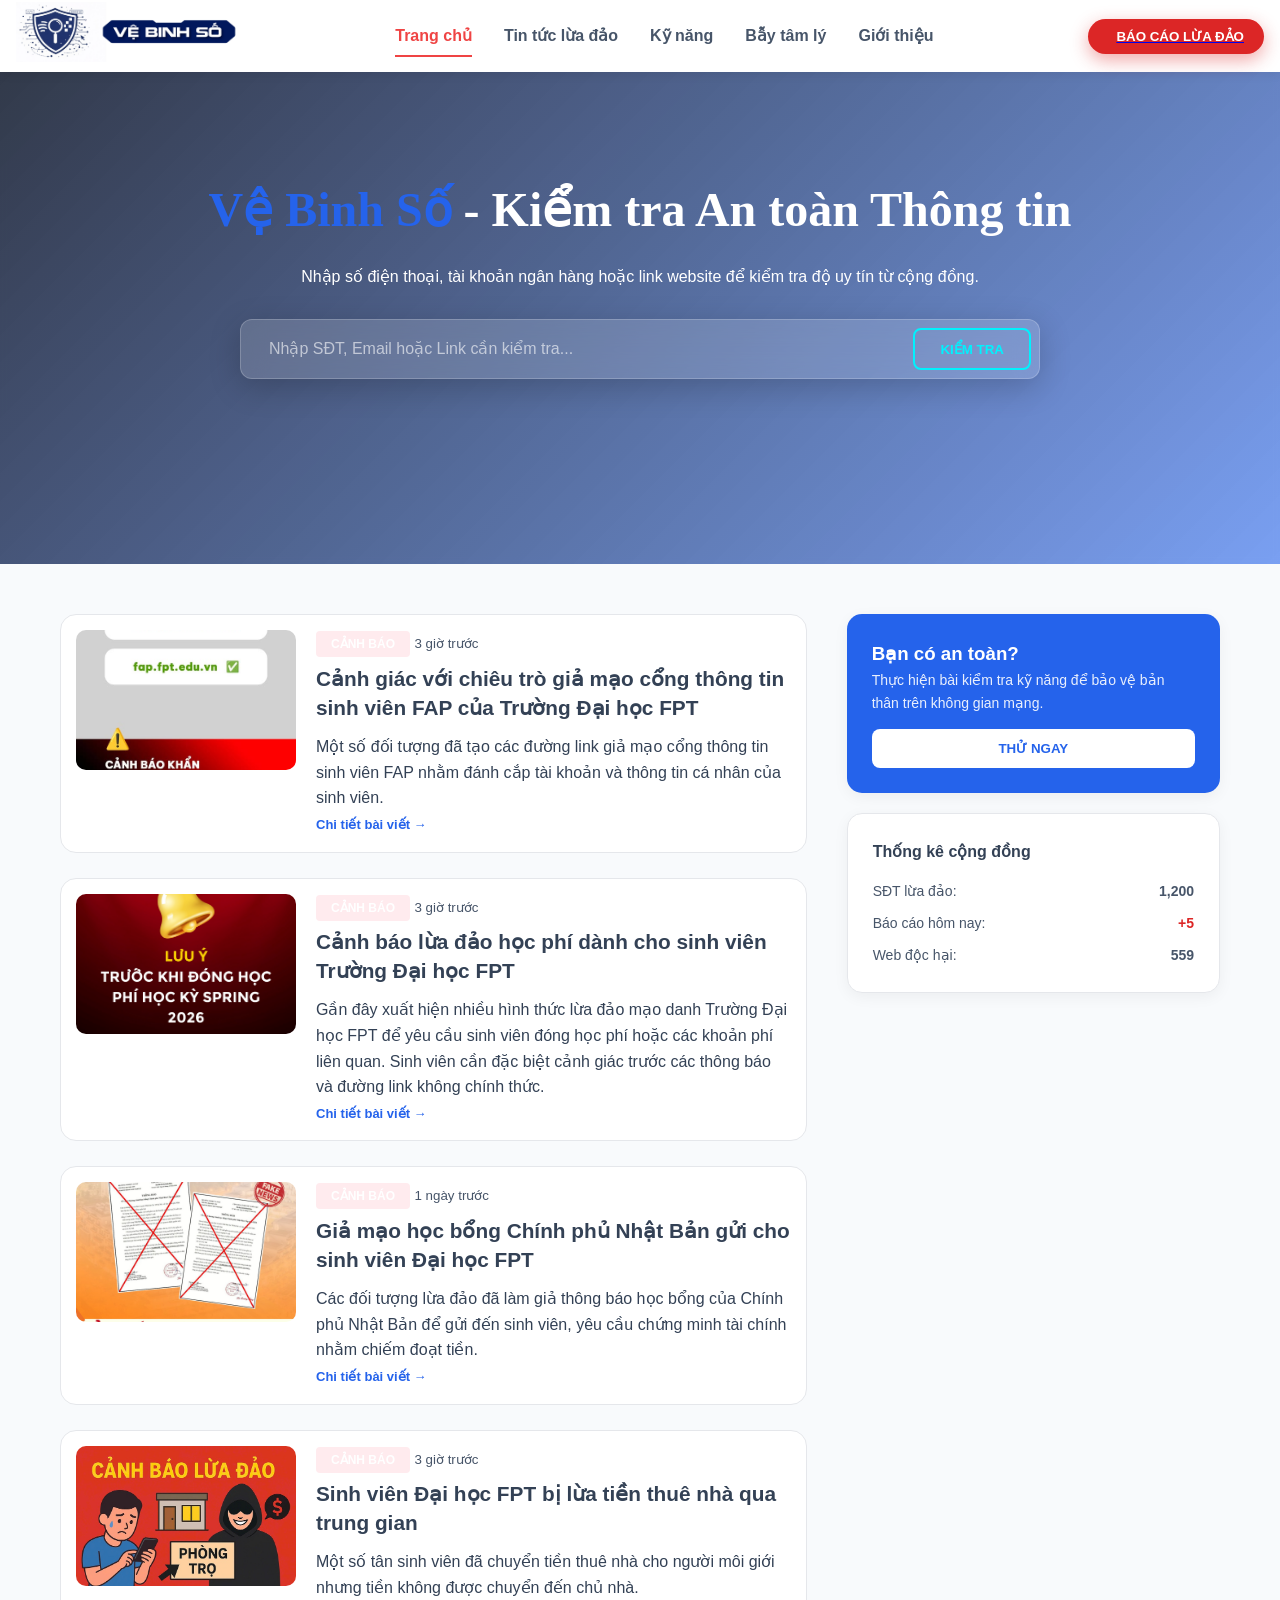
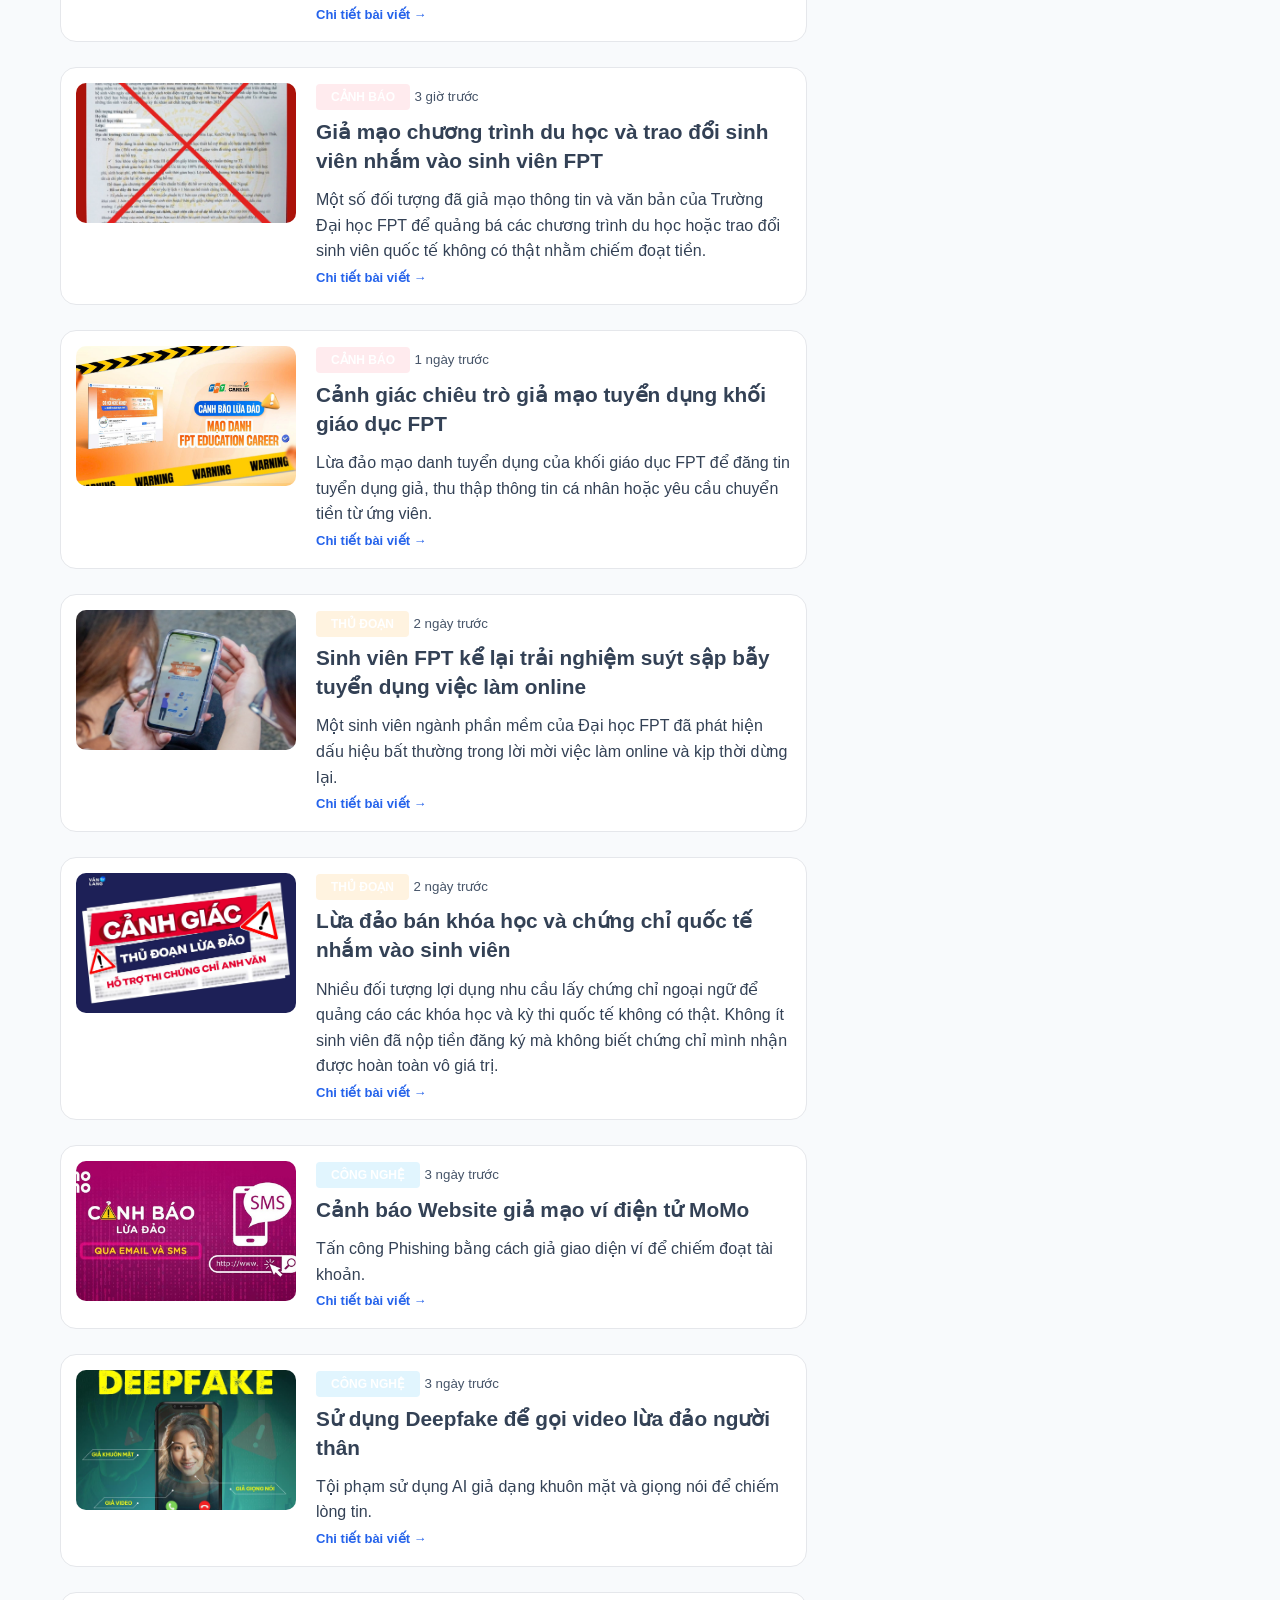
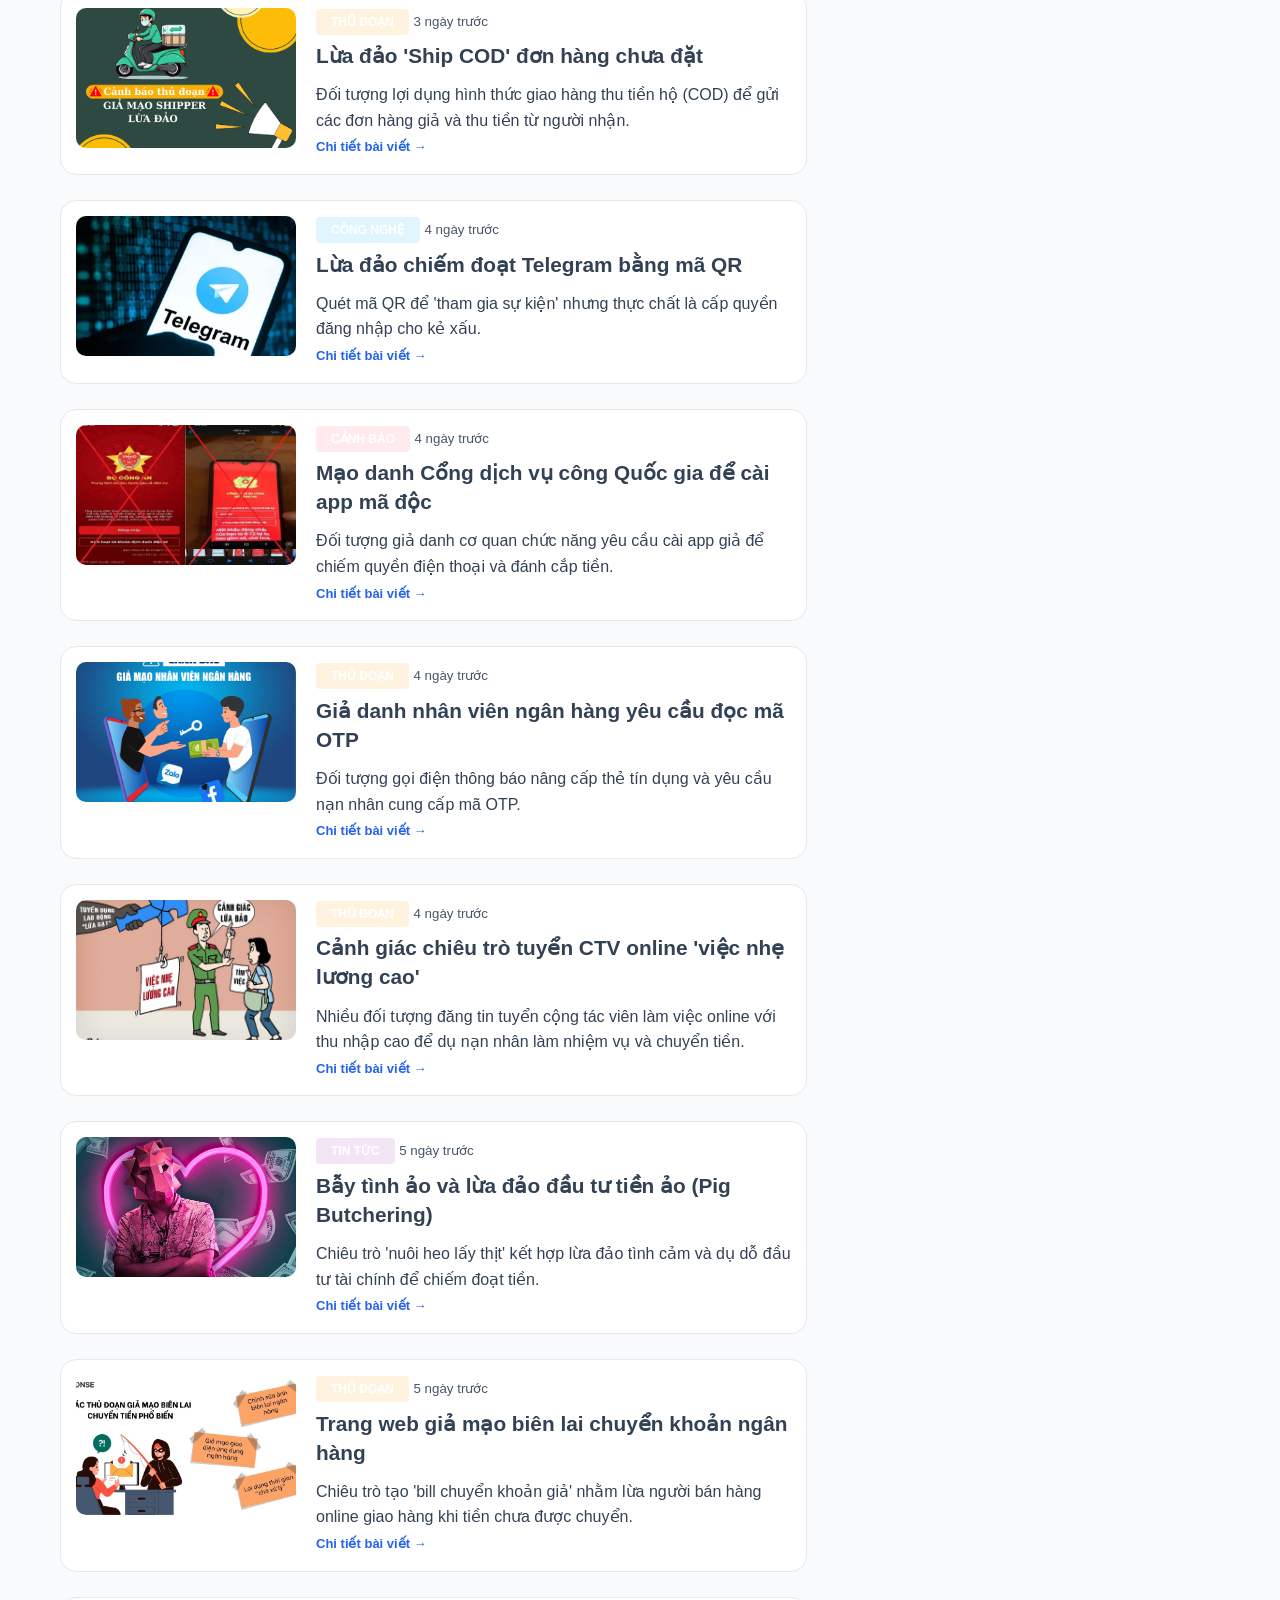
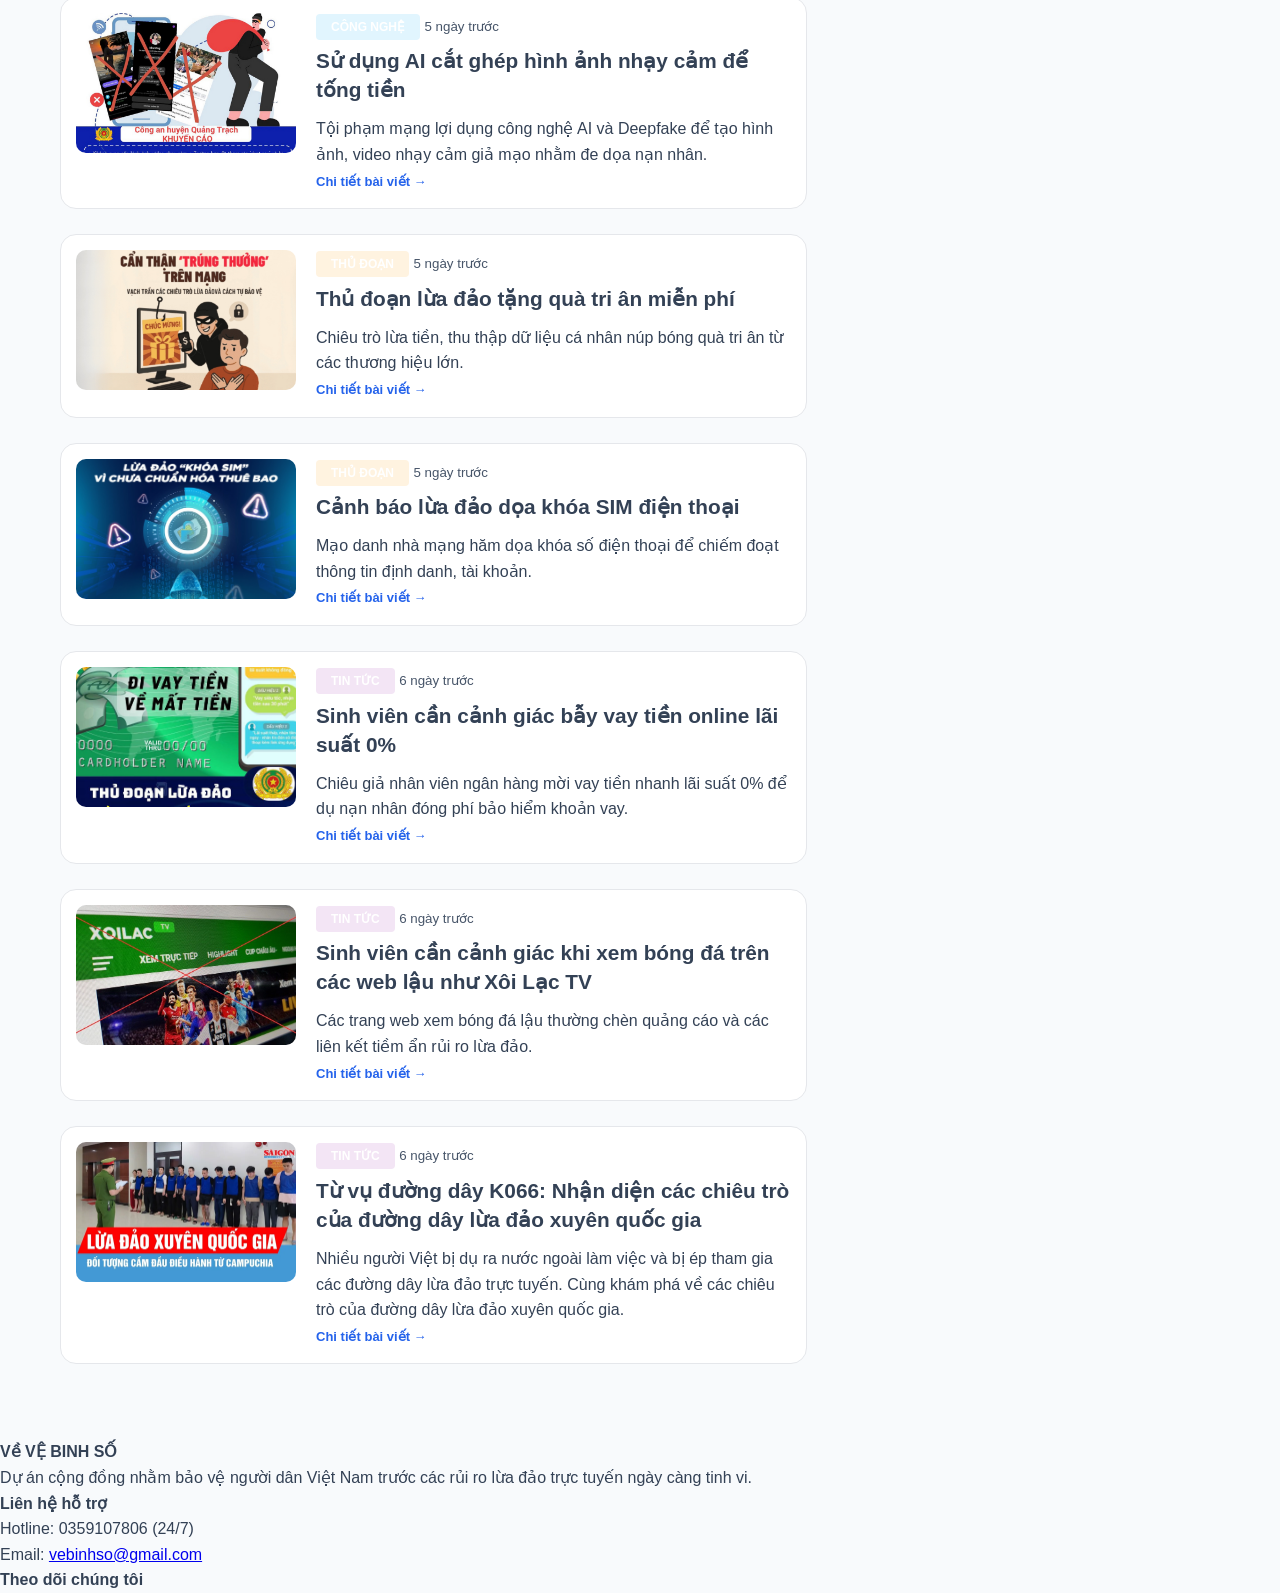
==== commit 65dd07a5: "update" ====
--- a/index.html
+++ b/index.html
@@ -16,7 +16,7 @@
     <meta property="og:url" content="https://vebinhso.io.vn">
     <meta property="og:type" content="website">
     <meta property="og:locale" content="vi_VN">
-
+    <meta name="google-site-verification" content="0iB_SPTHH_X-gZ52NDHJzoYtOuQqA4irrO2kxfjRKTQ" />
     <script type="application/ld+json">
     {
       "@context": "https://schema.org",
@@ -85,7 +85,7 @@
                         SĐT lừa đảo: <strong>1,200</strong>
                     </p>
                     <p style="font-size: 14px; color: var(--text-muted); display: flex; justify-content: space-between;">
-                        Báo cáo hôm nay: <strong style="color:var(--color-danger, #dc3545)">+12</strong>
+                        Báo cáo hôm nay: <strong style="color:var(--color-danger, #dc3545)">+5</strong>
                     </p>
                     <p style="font-size: 14px; color: var(--text-muted); display: flex; justify-content: space-between;">
                         Web độc hại: <strong>559</strong>
